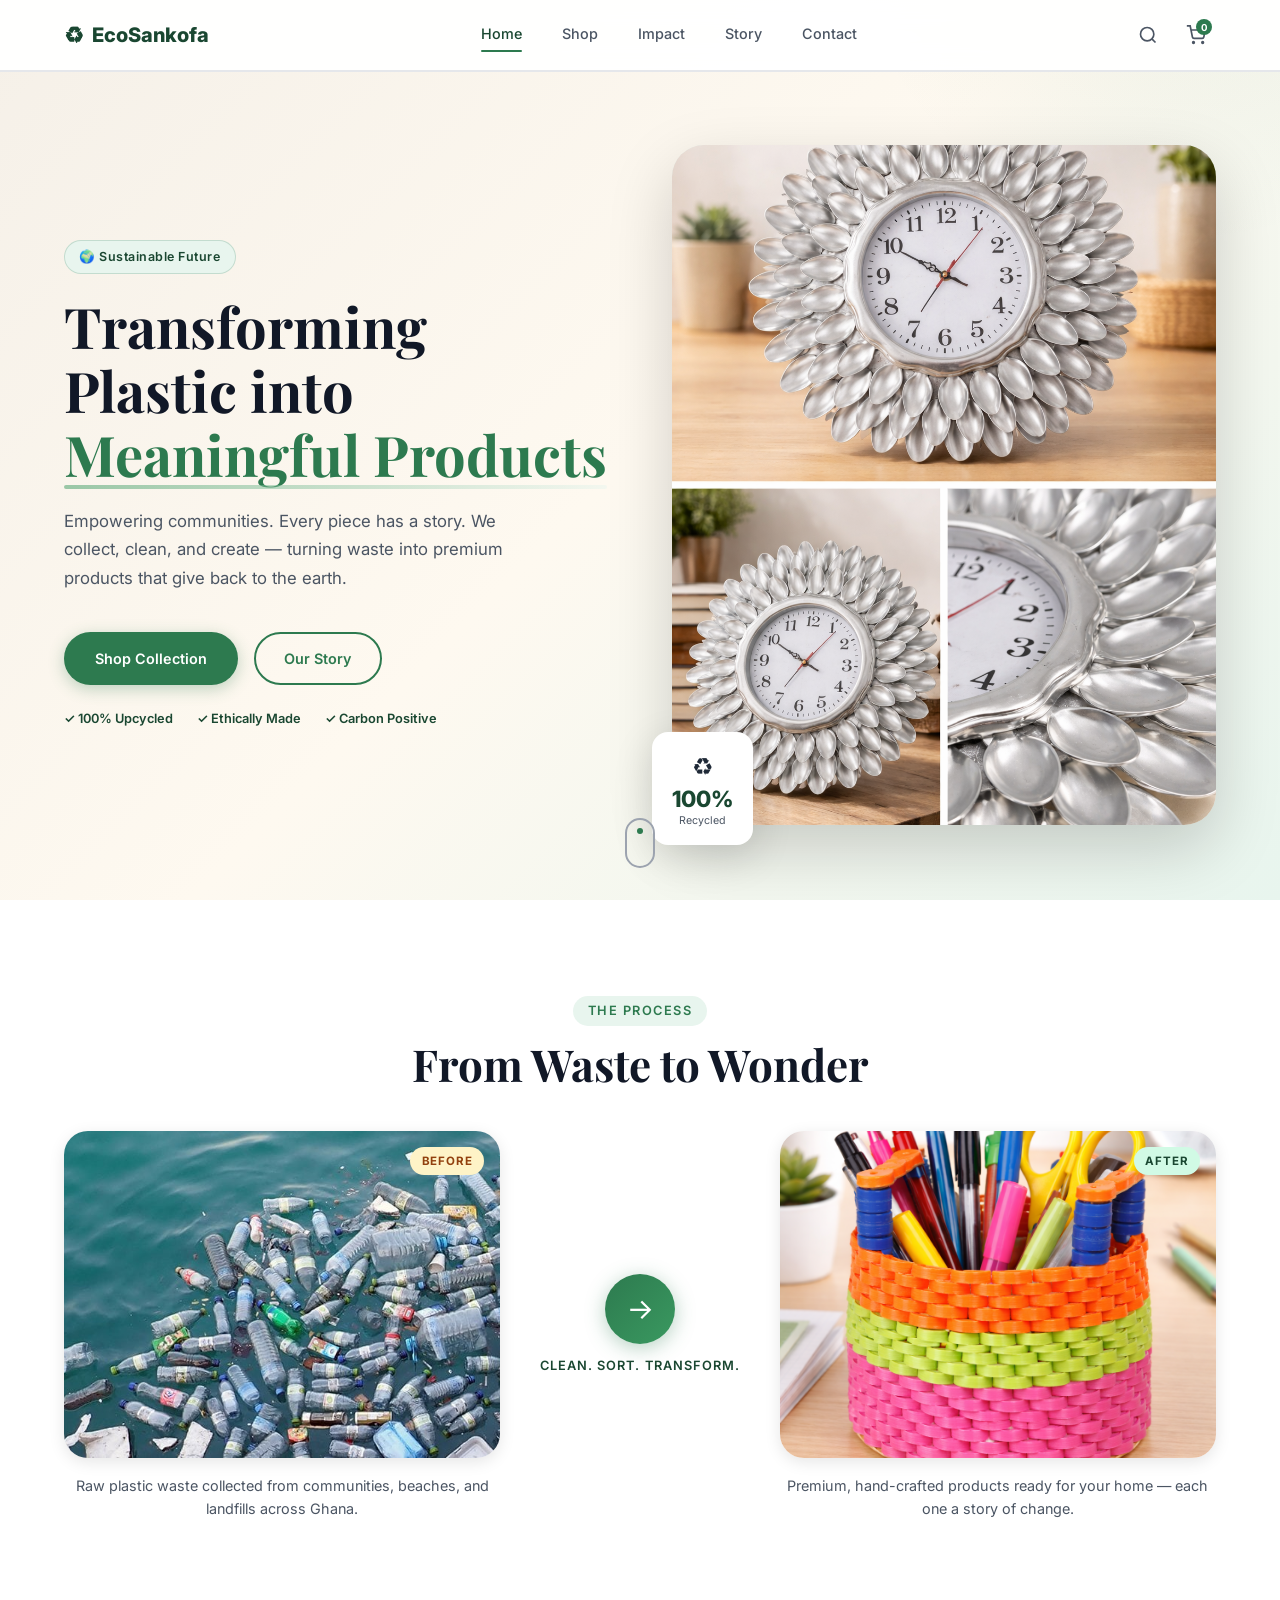
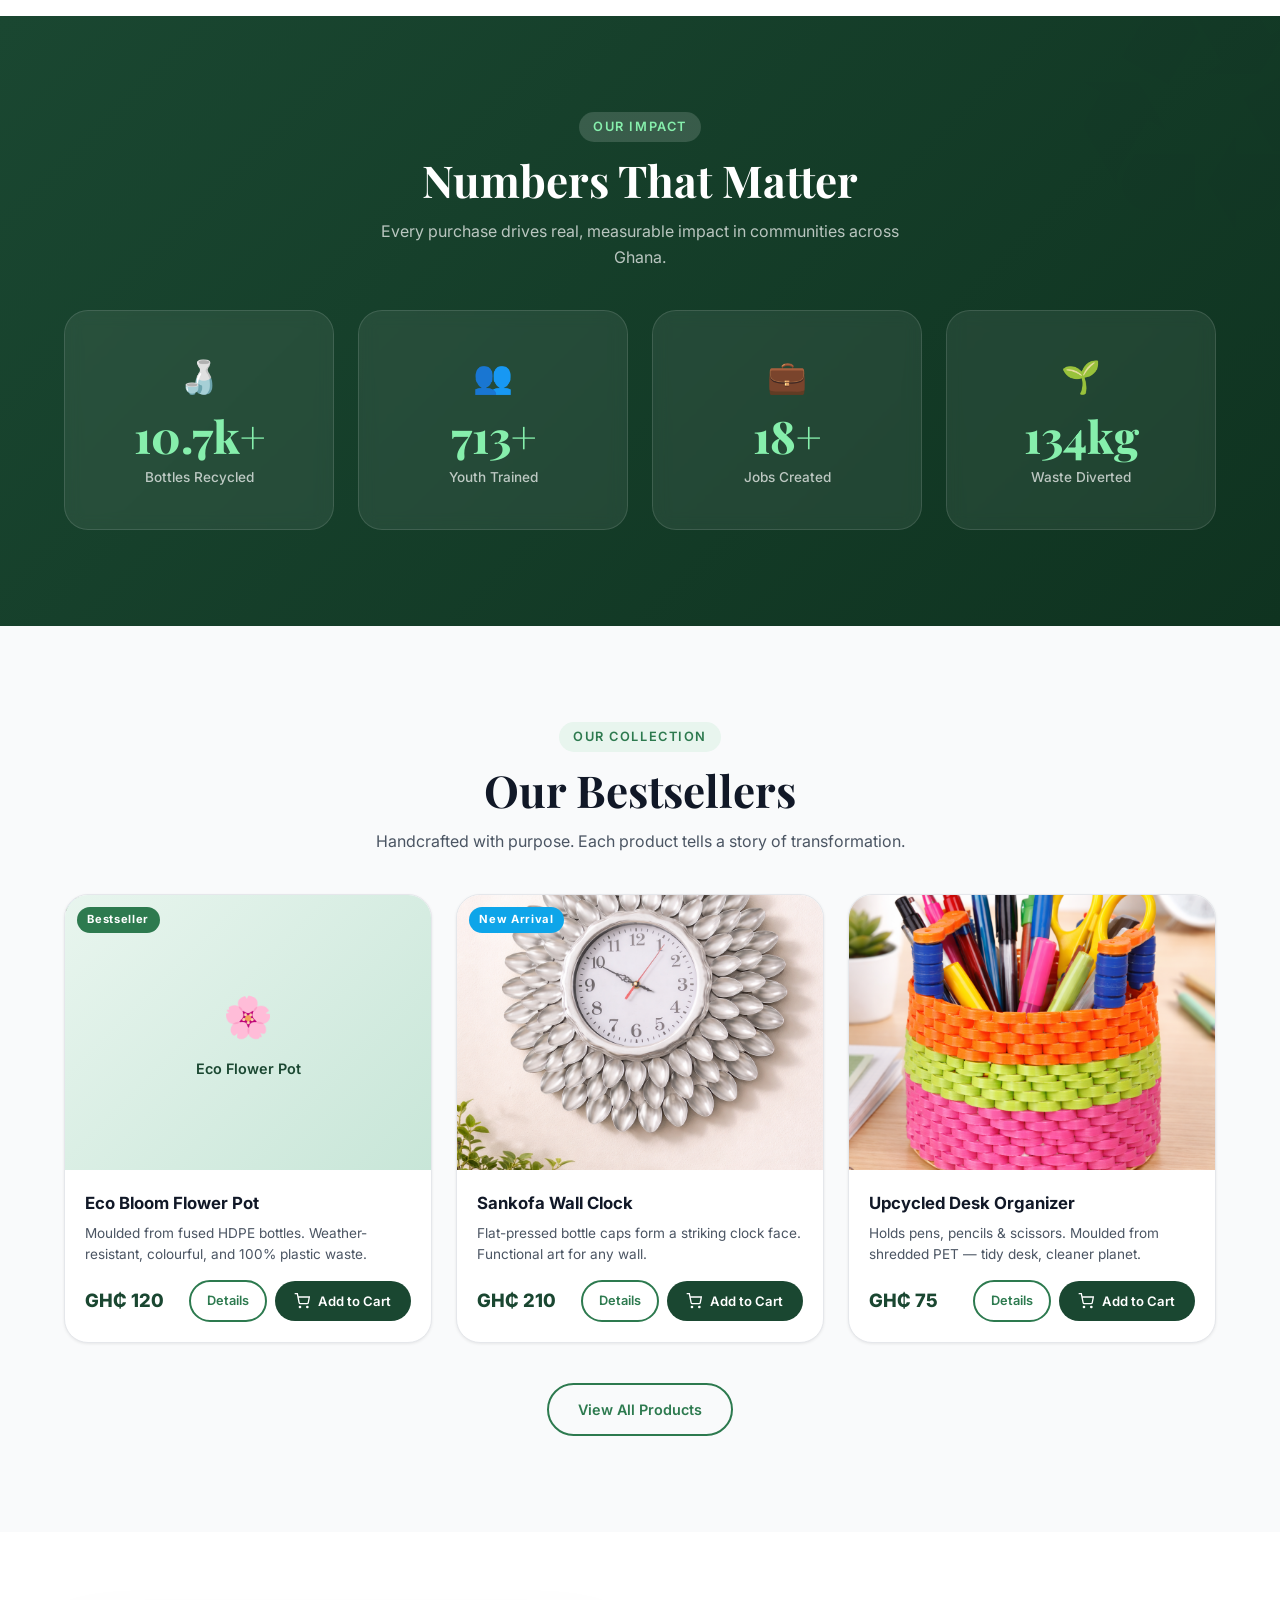
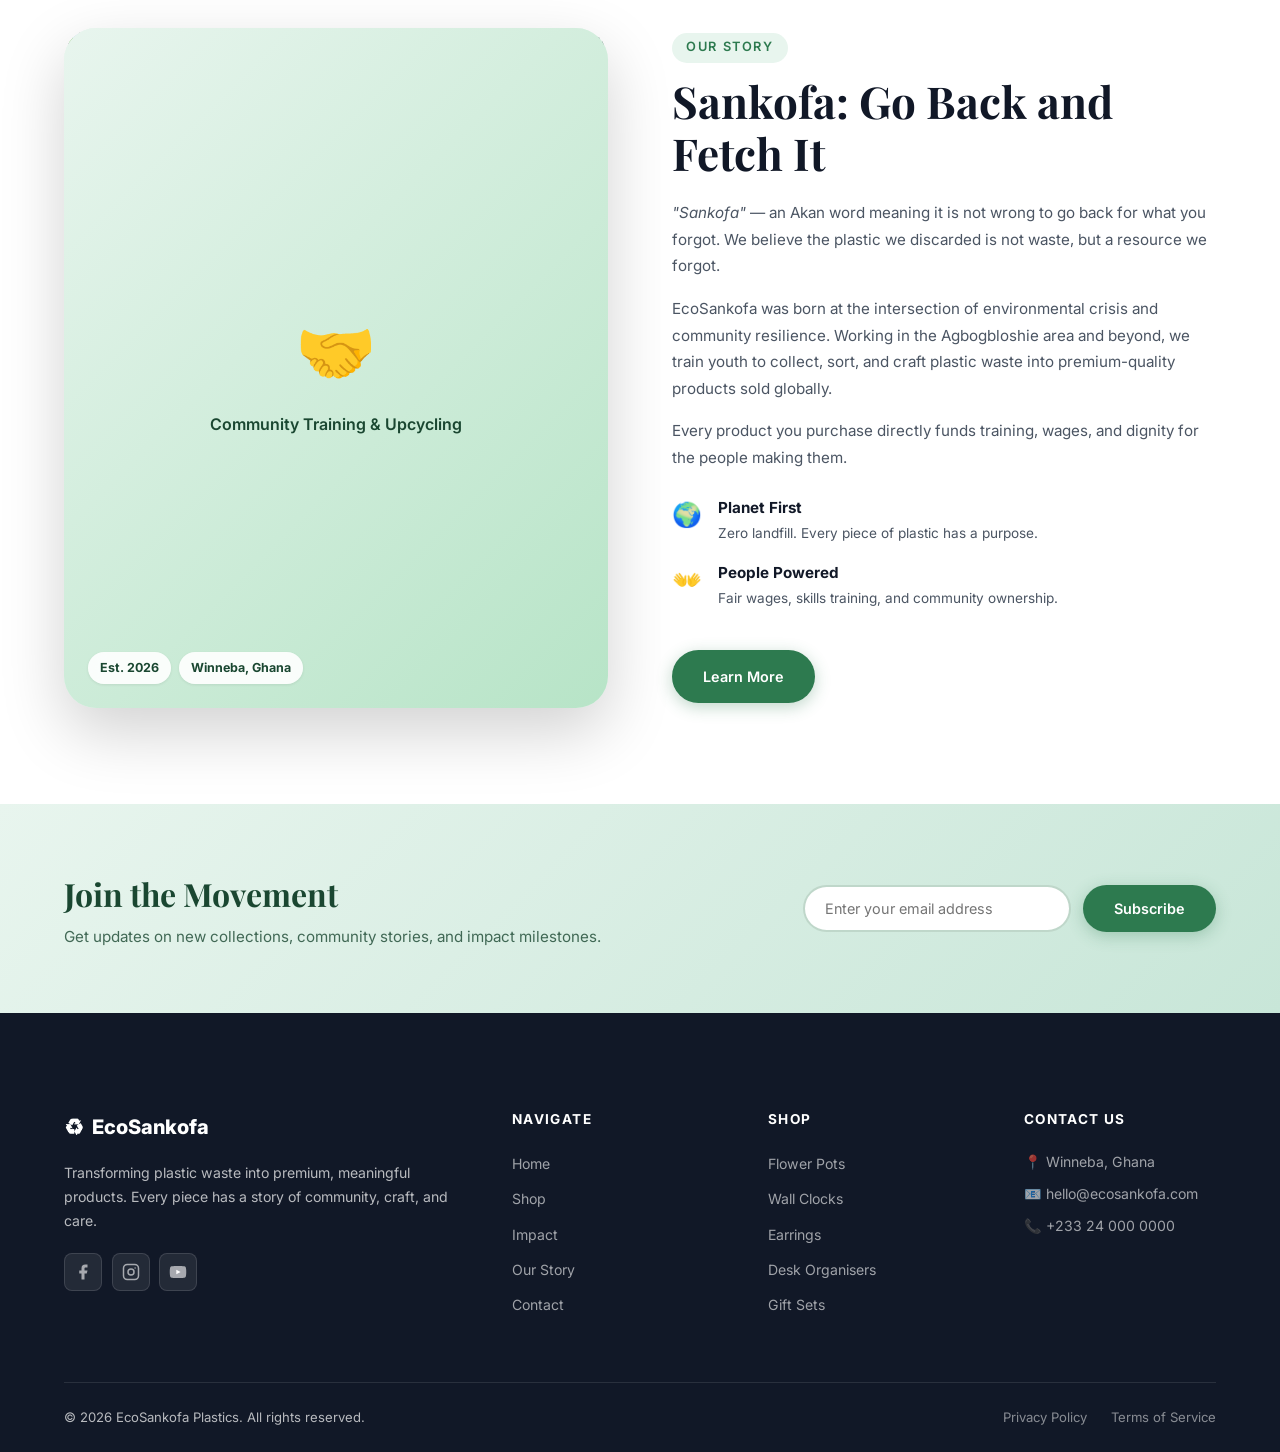
==== pages/index.html @ 45e3a059 "First commit" ====
<!doctype html>
<html lang="en">
  <head>
    <meta charset="UTF-8" />
    <meta name="viewport" content="width=device-width, initial-scale=1.0" />
    <meta
      name="description"
      content="EcoSankofa Plastics — Transforming plastic waste into premium, meaningful products."
    />
    <title>EcoSankofa | Waste-to-Value Upcycling</title>
    <link rel="preconnect" href="https://fonts.googleapis.com" />
    <link rel="preconnect" href="https://fonts.gstatic.com" crossorigin />
    <link
      href="https://fonts.googleapis.com/css2?family=Inter:wght@300;400;500;600;700;800&family=Playfair+Display:wght@700;800&display=swap"
      rel="stylesheet"
    />
    <link rel="stylesheet" href="styles.css" />
  </head>
  <body>
    <!-- NAVBAR -->
    <header class="navbar" id="navbar">
      <div class="nav-container">
        <a href="#home" class="nav-logo">
          <span class="logo-icon">♻</span>
          <span class="logo-text">EcoSankofa</span>
        </a>
        <nav class="nav-links" id="nav-links">
          <a href="#home" class="nav-link active">Home</a>
          <a href="shop.html" class="nav-link">Shop</a>
          <a href="#impact" class="nav-link">Impact</a>
          <a href="#story" class="nav-link">Story</a>
          <a href="#contact" class="nav-link">Contact</a>
        </nav>
        <div class="nav-icons">
          <button class="icon-btn" id="search-btn" aria-label="Search">
            <svg
              xmlns="http://www.w3.org/2000/svg"
              width="20"
              height="20"
              fill="none"
              viewBox="0 0 24 24"
              stroke="currentColor"
              stroke-width="2"
            >
              <circle cx="11" cy="11" r="8" />
              <line x1="21" y1="21" x2="16.65" y2="16.65" />
            </svg>
          </button>
          <button class="icon-btn cart-btn" id="cart-btn" aria-label="Cart">
            <svg
              xmlns="http://www.w3.org/2000/svg"
              width="20"
              height="20"
              fill="none"
              viewBox="0 0 24 24"
              stroke="currentColor"
              stroke-width="2"
            >
              <circle cx="9" cy="21" r="1" />
              <circle cx="20" cy="21" r="1" />
              <path
                d="M1 1h4l2.68 13.39a2 2 0 0 0 2 1.61h9.72a2 2 0 0 0 2-1.61L23 6H6"
              />
            </svg>
            <span class="cart-badge" id="cart-badge">0</span>
          </button>
          <button
            class="hamburger"
            id="hamburger"
            aria-label="Toggle menu"
            aria-expanded="false"
          >
            <span class="ham-line"></span>
            <span class="ham-line"></span>
            <span class="ham-line"></span>
          </button>
        </div>
      </div>
      <div class="mobile-menu" id="mobile-menu">
        <nav class="mobile-nav">
          <a href="#home" class="mobile-link">Home</a>
          <a href="shop.html" class="mobile-link">Shop</a>
          <a href="#impact" class="mobile-link">Impact</a>
          <a href="#story" class="mobile-link">Story</a>
          <a href="#contact" class="mobile-link">Contact</a>
        </nav>
      </div>
    </header>

    <!-- HERO SECTION -->
    <section id="home" class="hero">
      <div class="hero-container">
        <div class="hero-text animate-on-scroll">
          <span class="hero-badge">🌍 Sustainable Future</span>
          <h1 class="hero-headline">
            Transforming Plastic into
            <span class="highlight">Meaningful Products</span>
          </h1>
          <p class="hero-subtext">
            Empowering communities. Every piece has a story. We collect, clean,
            and create — turning waste into premium products that give back to
            the earth.
          </p>
          <div class="hero-cta-group">
            <a href="shop.html" class="btn btn-primary">Shop Collection</a>
            <a href="#story" class="btn btn-outline">Our Story</a>
          </div>
          <div class="hero-trust">
            <span class="trust-item">✓ 100% Upcycled</span>
            <span class="trust-item">✓ Ethically Made</span>
            <span class="trust-item">✓ Carbon Positive</span>
          </div>
        </div>
        <div class="hero-image-wrapper animate-on-scroll delay-1">
          <div class="hero-img-frame">
            <img
              src="./assests/clock/hero-clock.png"
              alt="Before and after plastic transformation — raw plastic waste transformed into a finished premium upcycled product"
              class="hero-img"
              loading="eager"
              onload="this.nextElementSibling.style.display = 'none'"
            />
            <div class="hero-img-placeholder">
              <span class="placeholder-icon">♻</span>
              <p>Plastic → Premium Product</p>
            </div>
          </div>
          <div class="hero-badge-float">
            <span>♻</span><strong>100%</strong><small>Recycled</small>
          </div>
        </div>
      </div>
      <div class="scroll-indicator"><div class="scroll-dot"></div></div>
    </section>

    <!-- BEFORE → AFTER SECTION -->
    <section id="transformation" class="transformation">
      <div class="section-container">
        <div class="section-header animate-on-scroll">
          <span class="section-tag">The Process</span>
          <h2 class="section-title">From Waste to Wonder</h2>
        </div>
        <div class="before-after-grid">
          <div class="before-card animate-on-scroll">
            <div class="ba-img-wrapper">
              <img
                src="./assests/Desk_Organizer/before.jpg"
                alt="Plastic waste collection — piles of discarded plastic bottles and bags awaiting transformation"
                class="ba-img"
                loading="lazy"
                onload="this.nextElementSibling.style.display='none'"
              />
              <div class="ba-img-placeholder before-placeholder">
                <span>🗑️</span>
                <p>Plastic Waste Collection</p>
              </div>
              <div class="ba-label before-label">BEFORE</div>
            </div>
            <p class="ba-desc">
              Raw plastic waste collected from communities, beaches, and
              landfills across Ghana.
            </p>
          </div>
          <div class="ba-center animate-on-scroll delay-1">
            <div class="ba-arrow-circle"><span class="ba-arrow">→</span></div>
            <p class="ba-center-text">Clean. Sort. Transform.</p>
          </div>
          <div class="after-card animate-on-scroll delay-2">
            <div class="ba-img-wrapper">
              <img
                src="./assests/Desk_Organizer/main-bucket.png"
                alt="Upcycled plastic product — a beautifully crafted lamp or accessory made from recycled plastic"
                class="ba-img"
                loading="lazy"
                onload="this.nextElementSibling.style.display='none'"
              />
              <div class="ba-img-placeholder after-placeholder">
                <span>✨</span>
                <p>Premium Upcycled Product</p>
              </div>
              <div class="ba-label after-label">AFTER</div>
            </div>
            <p class="ba-desc">
              Premium, hand-crafted products ready for your home — each one a
              story of change.
            </p>
          </div>
        </div>
      </div>
    </section>

    <!-- IMPACT STATS SECTION -->
    <section id="impact" class="impact-stats">
      <div class="section-container">
        <div class="section-header animate-on-scroll">
          <span class="section-tag">Our Impact</span>
          <h2 class="section-title">Numbers That Matter</h2>
          <p class="section-subtitle">
            Every purchase drives real, measurable impact in communities across
            Ghana.
          </p>
        </div>
        <div class="stats-grid">
          <div class="stat-card animate-on-scroll">
            <div class="stat-icon">🍶</div>
            <div class="stat-number" data-target="12000" data-suffix="+">0</div>
            <div class="stat-label">Bottles Recycled</div>
          </div>
          <div class="stat-card animate-on-scroll delay-1">
            <div class="stat-icon">👥</div>
            <div class="stat-number" data-target="800" data-suffix="+">0</div>
            <div class="stat-label">Youth Trained</div>
          </div>
          <div class="stat-card animate-on-scroll delay-2">
            <div class="stat-icon">💼</div>
            <div class="stat-number" data-target="20" data-suffix="+">0</div>
            <div class="stat-label">Jobs Created</div>
          </div>
          <div class="stat-card animate-on-scroll delay-3">
            <div class="stat-icon">🌱</div>
            <div class="stat-number" data-target="150" data-suffix="kg">0</div>
            <div class="stat-label">Waste Diverted</div>
          </div>
        </div>
      </div>
    </section>

    <!-- FEATURED PRODUCTS SECTION -->
    <section id="shop" class="products">
      <div class="section-container">
        <div class="section-header animate-on-scroll">
          <span class="section-tag">Our Collection</span>
          <h2 class="section-title">Our Bestsellers</h2>
          <p class="section-subtitle">
            Handcrafted with purpose. Each product tells a story of
            transformation.
          </p>
        </div>
        <div class="products-grid">
          <!-- Product 1: Flower Pot -->
          <article class="product-card animate-on-scroll">
            <div class="product-img-wrapper">
              <img
                src=""
                alt="Upcycled plastic flower pot — a colourful, durable planting pot shaped from fused HDPE plastic bottles"
                class="product-img"
                loading="lazy"
              />
              <div class="product-img-placeholder">
                <span>🌸</span>
                <p>Eco Flower Pot</p>
              </div>
              <div class="product-badge">Bestseller</div>
            </div>
            <div class="product-info">
              <h3 class="product-name">Eco Bloom Flower Pot</h3>
              <p class="product-desc">
                Moulded from fused HDPE bottles. Weather-resistant, colourful,
                and 100% plastic waste.
              </p>
              <div class="product-footer">
                <span class="product-price">GH&#8373; 120</span>
                <div class="product-action-row">
                  <a href="product.html?id=flower-pot" class="btn btn-details"
                    >Details</a
                  >
                  <button
                    class="btn btn-cart"
                    onclick="addToCart(this)"
                    data-name="Eco Bloom Flower Pot"
                    data-price="120"
                  >
                    <svg
                      xmlns="http://www.w3.org/2000/svg"
                      width="16"
                      height="16"
                      fill="none"
                      viewBox="0 0 24 24"
                      stroke="currentColor"
                      stroke-width="2"
                    >
                      <circle cx="9" cy="21" r="1" />
                      <circle cx="20" cy="21" r="1" />
                      <path
                        d="M1 1h4l2.68 13.39a2 2 0 0 0 2 1.61h9.72a2 2 0 0 0 2-1.61L23 6H6"
                      />
                    </svg>
                    Add to Cart
                  </button>
                </div>
              </div>
            </div>
          </article>
          <!-- Product 2: Wall Clock -->
          <article class="product-card animate-on-scroll delay-1">
            <div class="product-img-wrapper">
              <img
                src="./assests/clock/main-clock.png"
                alt="Recycled plastic wall clock — a minimalist round clock face made from flattened plastic lids and bottle caps"
                class="product-img"
                loading="lazy"
                onload="this.nextElementSibling.style.display='none'"
              />
              <div class="product-img-placeholder">
                <span>🕐</span>
                <p>Wall Clock</p>
              </div>
              <div class="product-badge new-badge">New Arrival</div>
            </div>
            <div class="product-info">
              <h3 class="product-name">Sankofa Wall Clock</h3>
              <p class="product-desc">
                Flat-pressed bottle caps form a striking clock face. Functional
                art for any wall.
              </p>
              <div class="product-footer">
                <span class="product-price">GH&#8373; 210</span>
                <div class="product-action-row">
                  <a href="product.html?id=clock" class="btn btn-details"
                    >Details</a
                  >
                  <button
                    class="btn btn-cart"
                    onclick="addToCart(this)"
                    data-name="Sankofa Wall Clock"
                    data-price="210"
                  >
                    <svg
                      xmlns="http://www.w3.org/2000/svg"
                      width="16"
                      height="16"
                      fill="none"
                      viewBox="0 0 24 24"
                      stroke="currentColor"
                      stroke-width="2"
                    >
                      <circle cx="9" cy="21" r="1" />
                      <circle cx="20" cy="21" r="1" />
                      <path
                        d="M1 1h4l2.68 13.39a2 2 0 0 0 2 1.61h9.72a2 2 0 0 0 2-1.61L23 6H6"
                      />
                    </svg>
                    Add to Cart
                  </button>
                </div>
              </div>
            </div>
          </article>
          <!-- Product 3: Mini Organizer -->
          <article class="product-card animate-on-scroll delay-2">
            <div class="product-img-wrapper">
              <img
                src="./assests/Desk_Organizer/main-bucket.png"
                alt="Recycled plastic mini desk organizer — a compact pen and pencil holder crafted from melted and moulded PET bottles"
                class="product-img"
                loading="lazy"
                onload="this.nextElementSibling.style.display='none'"
              />
              <div class="product-img-placeholder">
                <span>✏️</span>
                <p>Desk Organizer</p>
              </div>
            </div>
            <div class="product-info">
              <h3 class="product-name">Upcycled Desk Organizer</h3>
              <p class="product-desc">
                Holds pens, pencils & scissors. Moulded from shredded PET — tidy
                desk, cleaner planet.
              </p>
              <div class="product-footer">
                <span class="product-price">GH&#8373; 75</span>
                <div class="product-action-row">
                  <a href="product.html?id=organizer" class="btn btn-details"
                    >Details</a
                  >
                  <button
                    class="btn btn-cart"
                    onclick="addToCart(this)"
                    data-name="Upcycled Desk Organizer"
                    data-price="75"
                  >
                    <svg
                      xmlns="http://www.w3.org/2000/svg"
                      width="16"
                      height="16"
                      fill="none"
                      viewBox="0 0 24 24"
                      stroke="currentColor"
                      stroke-width="2"
                    >
                      <circle cx="9" cy="21" r="1" />
                      <circle cx="20" cy="21" r="1" />
                      <path
                        d="M1 1h4l2.68 13.39a2 2 0 0 0 2 1.61h9.72a2 2 0 0 0 2-1.61L23 6H6"
                      />
                    </svg>
                    Add to Cart
                  </button>
                </div>
              </div>
            </div>
          </article>
        </div>
        <div class="products-cta animate-on-scroll">
          <a href="shop.html" class="btn btn-outline">View All Products</a>
        </div>
      </div>
    </section>

    <!-- STORY / MISSION SECTION -->
    <section id="story" class="story">
      <div class="section-container">
        <div class="story-grid">
          <div class="story-img-wrapper animate-on-scroll">
            <img
              src=""
              alt="Community training and upcycling workshop — young people learning plastic sorting and crafting techniques"
              class="story-img"
              loading="lazy"
            />
            <div class="story-img-placeholder">
              <span>🤝</span>
              <p>Community Training &amp; Upcycling</p>
            </div>
            <div class="story-img-overlay">
              <span class="overlay-stat">Est. 2026</span>
              <span class="overlay-stat">Winneba, Ghana</span>
            </div>
          </div>
          <div class="story-text animate-on-scroll delay-1">
            <span class="section-tag">Our Story</span>
            <h2 class="section-title">Sankofa: Go Back and Fetch It</h2>
            <p class="story-body">
              <em>"Sankofa"</em> — an Akan word meaning it is not wrong to go
              back for what you forgot. We believe the plastic we discarded is
              not waste, but a resource we forgot.
            </p>
            <p class="story-body">
              EcoSankofa was born at the intersection of environmental crisis
              and community resilience. Working in the Agbogbloshie area and
              beyond, we train youth to collect, sort, and craft plastic waste
              into premium-quality products sold globally.
            </p>
            <p class="story-body">
              Every product you purchase directly funds training, wages, and
              dignity for the people making them.
            </p>
            <div class="story-values">
              <div class="value-item">
                <span class="value-icon">🌍</span>
                <div>
                  <strong>Planet First</strong>
                  <p>Zero landfill. Every piece of plastic has a purpose.</p>
                </div>
              </div>
              <div class="value-item">
                <span class="value-icon">👐</span>
                <div>
                  <strong>People Powered</strong>
                  <p>Fair wages, skills training, and community ownership.</p>
                </div>
              </div>
            </div>
            <a href="#impact" class="btn btn-primary">Learn More</a>
          </div>
        </div>
      </div>
    </section>

    <!-- CTA BANNER -->
    <section class="cta-banner animate-on-scroll">
      <div class="section-container">
        <div class="cta-banner-inner">
          <div class="cta-banner-text">
            <h2>Join the Movement</h2>
            <p>
              Get updates on new collections, community stories, and impact
              milestones.
            </p>
          </div>
          <form class="cta-form" id="newsletter-form" novalidate>
            <input
              type="email"
              class="cta-input"
              placeholder="Enter your email address"
              aria-label="Email address"
              required
            />
            <button type="submit" class="btn btn-primary">Subscribe</button>
          </form>
        </div>
      </div>
    </section>

    <!-- FOOTER -->
    <footer id="contact" class="footer">
      <div class="section-container">
        <div class="footer-grid">
          <div class="footer-brand">
            <a href="#home" class="nav-logo footer-logo">
              <span class="logo-icon">♻</span>
              <span class="logo-text">EcoSankofa</span>
            </a>
            <p class="footer-desc">
              Transforming plastic waste into premium, meaningful products.
              Every piece has a story of community, craft, and care.
            </p>
            <div class="social-icons">
              <a href="#" class="social-btn" aria-label="Facebook">
                <svg
                  xmlns="http://www.w3.org/2000/svg"
                  width="18"
                  height="18"
                  viewBox="0 0 24 24"
                  fill="currentColor"
                >
                  <path
                    d="M18 2h-3a5 5 0 0 0-5 5v3H7v4h3v8h4v-8h3l1-4h-4V7a1 1 0 0 1 1-1h3z"
                  />
                </svg>
              </a>
              <a href="#" class="social-btn" aria-label="Instagram">
                <svg
                  xmlns="http://www.w3.org/2000/svg"
                  width="18"
                  height="18"
                  viewBox="0 0 24 24"
                  fill="none"
                  stroke="currentColor"
                  stroke-width="2"
                >
                  <rect x="2" y="2" width="20" height="20" rx="5" ry="5" />
                  <circle cx="12" cy="12" r="4" />
                  <circle
                    cx="17.5"
                    cy="6.5"
                    r="1"
                    fill="currentColor"
                    stroke="none"
                  />
                </svg>
              </a>
              <a href="#" class="social-btn" aria-label="YouTube">
                <svg
                  xmlns="http://www.w3.org/2000/svg"
                  width="18"
                  height="18"
                  viewBox="0 0 24 24"
                  fill="currentColor"
                >
                  <path
                    d="M22.54 6.42a2.78 2.78 0 0 0-1.95-1.96C18.88 4 12 4 12 4s-6.88 0-8.59.46a2.78 2.78 0 0 0-1.95 1.96A29 29 0 0 0 1 12a29 29 0 0 0 .46 5.58A2.78 2.78 0 0 0 3.41 19.54C5.12 20 12 20 12 20s6.88 0 8.59-.46a2.78 2.78 0 0 0 1.95-1.96A29 29 0 0 0 23 12a29 29 0 0 0-.46-5.58z"
                  />
                  <polygon
                    points="9.75 15.02 15.5 12 9.75 8.98 9.75 15.02"
                    fill="white"
                  />
                </svg>
              </a>
            </div>
          </div>
          <div class="footer-col">
            <h4 class="footer-col-title">Navigate</h4>
            <ul class="footer-links">
              <li><a href="#home">Home</a></li>
              <li><a href="#shop">Shop</a></li>
              <li><a href="#impact">Impact</a></li>
              <li><a href="#story">Our Story</a></li>
              <li><a href="#contact">Contact</a></li>
            </ul>
          </div>
          <div class="footer-col">
            <h4 class="footer-col-title">Shop</h4>
            <ul class="footer-links">
              <li><a href="shop.html">Flower Pots</a></li>
              <li><a href="shop.html">Wall Clocks</a></li>
              <li><a href="shop.html">Earrings</a></li>
              <li><a href="shop.html">Desk Organisers</a></li>
              <li><a href="shop.html">Gift Sets</a></li>
            </ul>
          </div>
          <div class="footer-col">
            <h4 class="footer-col-title">Contact Us</h4>
            <ul class="footer-links footer-contact">
              <li>📍 Winneba, Ghana</li>
              <li>📧 hello@ecosankofa.com</li>
              <li>📞 +233 24 000 0000</li>
            </ul>
          </div>
        </div>
        <div class="footer-bottom">
          <p>&copy; 2026 EcoSankofa Plastics. All rights reserved.</p>
          <div class="footer-bottom-links">
            <a href="#">Privacy Policy</a>
            <a href="#">Terms of Service</a>
          </div>
        </div>
      </div>
    </footer>

    <!-- Toast Notification -->
    <div class="toast" id="toast" role="alert" aria-live="polite"></div>

    <script src="script.js"></script>
  </body>
</html>
---- pages/styles.css ----
/* ============================================================
   EcoSankofa Plastics — styles.css
   Design System: Clean, Modern, Minimal 🌿
   ============================================================ */

/* ---- CSS Custom Properties (Design Tokens) ---- */
:root {
  /* Colors */
  --clr-green-dark: #1a4731;
  --clr-green:      #2d7a4f;
  --clr-green-mid:  #3a9960;
  --clr-green-light:#e8f5ee;
  --clr-earth:      #8b5e3c;
  --clr-sand:       #f5f0e8;
  --clr-white:      #ffffff;
  --clr-grey-50:    #f9fafb;
  --clr-grey-100:   #f3f4f6;
  --clr-grey-200:   #e5e7eb;
  --clr-grey-400:   #9ca3af;
  --clr-grey-600:   #4b5563;
  --clr-grey-800:   #1f2937;
  --clr-grey-900:   #111827;
  --clr-before:     #fff3cd;
  --clr-after:      #d1fae5;
  --clr-badge-new:  #0ea5e9;

  /* Typography */
  --font-body:      'Inter', sans-serif;
  --font-display:   'Playfair Display', serif;

  /* Spacing */
  --space-xs:  0.5rem;
  --space-sm:  1rem;
  --space-md:  1.5rem;
  --space-lg:  2.5rem;
  --space-xl:  4rem;
  --space-2xl: 6rem;

  /* Shadows */
  --shadow-sm:  0 1px 3px rgba(0,0,0,0.08);
  --shadow-md:  0 4px 16px rgba(0,0,0,0.10);
  --shadow-lg:  0 12px 40px rgba(0,0,0,0.14);
  --shadow-xl:  0 24px 64px rgba(0,0,0,0.18);

  /* Border Radius */
  --radius-sm:  0.5rem;
  --radius-md:  1rem;
  --radius-lg:  1.5rem;
  --radius-xl:  2rem;
  --radius-full: 999px;

  /* Transitions */
  --transition-fast:   all 0.2s ease;
  --transition-base:   all 0.3s ease;
  --transition-slow:   all 0.5s ease;

  /* Navbar height */
  --nav-h: 70px;
}

/* ---- Reset & Base ---- */
*, *::before, *::after { box-sizing: border-box; margin: 0; padding: 0; }
html { scroll-behavior: smooth; font-size: 16px; }
body {
  font-family: var(--font-body);
  color: var(--clr-grey-800);
  background: var(--clr-white);
  line-height: 1.6;
  -webkit-font-smoothing: antialiased;
}
img { display: block; width: 100%; height: 100%; object-fit: cover; }
a { text-decoration: none; color: inherit; }
ul { list-style: none; }
button { cursor: pointer; border: none; background: none; font-family: inherit; }

/* ---- Section Container ---- */
.section-container {
  max-width: 1200px;
  margin: 0 auto;
  padding: 0 var(--space-md);
}

/* ---- Section Header ---- */
.section-header { text-align: center; margin-bottom: var(--space-lg); }
.section-tag {
  display: inline-block;
  font-size: 0.8rem;
  font-weight: 600;
  letter-spacing: 0.12em;
  text-transform: uppercase;
  color: var(--clr-green);
  background: var(--clr-green-light);
  padding: 0.3rem 0.9rem;
  border-radius: var(--radius-full);
  margin-bottom: 0.75rem;
}
.section-title {
  font-family: var(--font-display);
  font-size: clamp(1.75rem, 4vw, 2.75rem);
  color: var(--clr-grey-900);
  line-height: 1.2;
  margin-bottom: 0.75rem;
}
.section-subtitle {
  font-size: 1rem;
  color: var(--clr-grey-600);
  max-width: 560px;
  margin: 0 auto;
}

/* ---- Buttons ---- */
.btn {
  display: inline-flex;
  align-items: center;
  gap: 0.5rem;
  font-family: var(--font-body);
  font-size: 0.9rem;
  font-weight: 600;
  padding: 0.8rem 1.8rem;
  border-radius: var(--radius-full);
  border: 2px solid transparent;
  transition: var(--transition-base);
  cursor: pointer;
  white-space: nowrap;
}
.btn-primary {
  background: var(--clr-green);
  color: var(--clr-white);
  box-shadow: 0 4px 16px rgba(45,122,79,0.3);
}
.btn-primary:hover {
  background: var(--clr-green-dark);
  transform: translateY(-2px);
  box-shadow: 0 8px 24px rgba(45,122,79,0.4);
}
.btn-outline {
  background: transparent;
  color: var(--clr-green);
  border-color: var(--clr-green);
}
.btn-outline:hover {
  background: var(--clr-green);
  color: var(--clr-white);
  transform: translateY(-2px);
}
.btn-cart {
  background: var(--clr-green-dark);
  color: var(--clr-white);
  font-size: 0.82rem;
  padding: 0.6rem 1.1rem;
  border-radius: var(--radius-full);
  border: 2px solid transparent;
}
.btn-cart:hover {
  background: var(--clr-green);
  transform: translateY(-2px);
  box-shadow: var(--shadow-md);
}

/* ====================================================
   NAVBAR
   ==================================================== */
.navbar {
  position: fixed;
  top: 0; left: 0; right: 0;
  z-index: 1000;
  background: rgba(255,255,255,0.95);
  backdrop-filter: blur(12px);
  -webkit-backdrop-filter: blur(12px);
  border-bottom: 1px solid var(--clr-grey-200);
  transition: var(--transition-base);
}
.navbar.scrolled {
  box-shadow: var(--shadow-md);
  background: rgba(255,255,255,0.98);
}
.nav-container {
  max-width: 1200px;
  margin: 0 auto;
  padding: 0 var(--space-md);
  height: var(--nav-h);
  display: flex;
  align-items: center;
  justify-content: space-between;
  gap: var(--space-md);
}
.nav-logo {
  display: flex;
  align-items: center;
  gap: 0.5rem;
  font-weight: 800;
  font-size: 1.25rem;
  color: var(--clr-green-dark);
  flex-shrink: 0;
}
.logo-icon { font-size: 1.4rem; animation: spin-slow 8s linear infinite; }
@keyframes spin-slow { to { transform: rotate(360deg); } }
.nav-links {
  display: flex;
  align-items: center;
  gap: var(--space-lg);
}
.nav-link {
  font-size: 0.9rem;
  font-weight: 500;
  color: var(--clr-grey-600);
  position: relative;
  padding-bottom: 2px;
  transition: var(--transition-fast);
}
.nav-link::after {
  content: '';
  position: absolute;
  bottom: -4px; left: 0;
  width: 0; height: 2px;
  background: var(--clr-green);
  border-radius: var(--radius-full);
  transition: var(--transition-base);
}
.nav-link:hover, .nav-link.active { color: var(--clr-green-dark); }
.nav-link:hover::after, .nav-link.active::after { width: 100%; }

/* Nav Icons */
.nav-icons { display: flex; align-items: center; gap: 0.5rem; }
.icon-btn {
  width: 40px; height: 40px;
  border-radius: var(--radius-sm);
  display: flex; align-items: center; justify-content: center;
  color: var(--clr-grey-600);
  transition: var(--transition-fast);
  position: relative;
}
.icon-btn:hover { background: var(--clr-grey-100); color: var(--clr-green-dark); }
.cart-badge {
  position: absolute;
  top: 4px; right: 4px;
  background: var(--clr-green);
  color: white;
  font-size: 0.6rem;
  font-weight: 700;
  width: 16px; height: 16px;
  border-radius: 50%;
  display: flex; align-items: center; justify-content: center;
  transition: var(--transition-fast);
}

/* Hamburger */
.hamburger { display: none; flex-direction: column; gap: 5px; padding: 4px; border-radius: var(--radius-sm); transition: var(--transition-fast); }
.hamburger:hover { background: var(--clr-grey-100); }
.ham-line {
  width: 22px; height: 2px;
  background: var(--clr-grey-800);
  border-radius: 2px;
  transition: var(--transition-base);
}
.hamburger.open .ham-line:nth-child(1) { transform: translateY(7px) rotate(45deg); }
.hamburger.open .ham-line:nth-child(2) { opacity: 0; transform: scaleX(0); }
.hamburger.open .ham-line:nth-child(3) { transform: translateY(-7px) rotate(-45deg); }

/* Mobile Menu */
.mobile-menu {
  overflow: hidden;
  max-height: 0;
  transition: max-height 0.4s cubic-bezier(0.4,0,0.2,1);
  background: var(--clr-white);
  border-top: 1px solid var(--clr-grey-200);
}
.mobile-menu.open { max-height: 400px; }
.mobile-nav {
  display: flex; flex-direction: column;
  padding: var(--space-sm) var(--space-md) var(--space-md);
  gap: 0.25rem;
}
.mobile-link {
  font-size: 1rem;
  font-weight: 500;
  color: var(--clr-grey-600);
  padding: 0.6rem 0.5rem;
  border-radius: var(--radius-sm);
  transition: var(--transition-fast);
}
.mobile-link:hover { color: var(--clr-green-dark); background: var(--clr-green-light); padding-left: 1rem; }

/* ====================================================
   HERO SECTION
   ==================================================== */
.hero {
  min-height: 100vh;
  display: flex;
  flex-direction: column;
  justify-content: center;
  padding-top: var(--nav-h);
  background: linear-gradient(135deg, var(--clr-sand) 0%, #fef9f0 50%, var(--clr-green-light) 100%);
  position: relative;
  overflow: hidden;
}
.hero::before {
  content: '';
  position: absolute;
  top: -50%; right: -20%;
  width: 700px; height: 700px;
  background: radial-gradient(circle, rgba(45,122,79,0.07) 0%, transparent 70%);
  border-radius: 50%;
}
.hero-container {
  max-width: 1200px;
  margin: 0 auto;
  padding: var(--space-xl) var(--space-md);
  display: grid;
  grid-template-columns: 1fr 1fr;
  align-items: center;
  gap: var(--space-xl);
}
.hero-badge {
  display: inline-flex;
  align-items: center;
  gap: 0.4rem;
  font-size: 0.78rem;
  font-weight: 600;
  color: var(--clr-green-dark);
  background: var(--clr-green-light);
  border: 1px solid rgba(45,122,79,0.2);
  padding: 0.35rem 0.9rem;
  border-radius: var(--radius-full);
  margin-bottom: 1.25rem;
  letter-spacing: 0.04em;
}
.hero-headline {
  font-family: var(--font-display);
  font-size: clamp(2rem, 5vw, 3.5rem);
  color: var(--clr-grey-900);
  line-height: 1.15;
  margin-bottom: 1.25rem;
}
.highlight {
  color: var(--clr-green);
  position: relative;
}
.highlight::after {
  content: '';
  position: absolute;
  bottom: 2px; left: 0; right: 0;
  height: 4px;
  background: linear-gradient(90deg, var(--clr-green-mid), var(--clr-green-light));
  border-radius: 2px;
  opacity: 0.5;
}
.hero-subtext {
  font-size: 1.05rem;
  color: var(--clr-grey-600);
  line-height: 1.7;
  margin-bottom: var(--space-lg);
  max-width: 480px;
}
.hero-cta-group { display: flex; gap: 1rem; flex-wrap: wrap; margin-bottom: var(--space-md); }
.hero-trust { display: flex; gap: 1.5rem; flex-wrap: wrap; }
.trust-item {
  font-size: 0.8rem;
  font-weight: 600;
  color: var(--clr-green-dark);
  display: flex; align-items: center; gap: 0.3rem;
}

/* Hero Image */
.hero-image-wrapper { position: relative; }
.hero-img-frame {
  border-radius: var(--radius-xl);
  overflow: hidden;
  aspect-ratio: 4 / 5;
  background: var(--clr-green-light);
  box-shadow: var(--shadow-xl);
  position: relative;
}
.hero-img { width: 100%; height: 100%; }
.hero-img-placeholder {
  position: absolute;
  inset: 0;
  display: flex;
  flex-direction: column;
  align-items: center;
  justify-content: center;
  background: linear-gradient(135deg, var(--clr-green-light), #c8e6d8);
  gap: 0.75rem;
  color: var(--clr-green-dark);
}
.placeholder-icon { font-size: 4rem; animation: float 3s ease-in-out infinite; }
@keyframes float { 0%,100%{transform:translateY(0)} 50%{transform:translateY(-10px)} }
.hero-img-placeholder p { font-weight: 600; font-size: 0.95rem; }

.hero-badge-float {
  position: absolute;
  bottom: -20px; left: -20px;
  background: var(--clr-white);
  border-radius: var(--radius-md);
  padding: 1rem 1.25rem;
  display: flex;
  flex-direction: column;
  align-items: center;
  box-shadow: var(--shadow-lg);
  font-size: 0.8rem;
  gap: 0.1rem;
}
.hero-badge-float span { font-size: 1.5rem; }
.hero-badge-float strong { font-size: 1.4rem; font-weight: 800; color: var(--clr-green-dark); line-height: 1; }
.hero-badge-float small { color: var(--clr-grey-600); }

/* Scroll indicator */
.scroll-indicator {
  position: absolute;
  bottom: 2rem; left: 50%;
  transform: translateX(-50%);
  width: 30px; height: 50px;
  border: 2px solid var(--clr-grey-400);
  border-radius: 15px;
  display: flex; justify-content: center; padding-top: 8px;
}
.scroll-dot {
  width: 6px; height: 6px;
  background: var(--clr-green);
  border-radius: 50%;
  animation: scroll-bounce 2s ease infinite;
}
@keyframes scroll-bounce {
  0%,100% { transform: translateY(0); opacity: 1; }
  50% { transform: translateY(14px); opacity: 0.3; }
}

/* ====================================================
   BEFORE → AFTER SECTION
   ==================================================== */
.transformation {
  padding: var(--space-2xl) 0;
  background: var(--clr-white);
}
.before-after-grid {
  display: grid;
  grid-template-columns: 1fr auto 1fr;
  align-items: center;
  gap: var(--space-lg);
}
.before-card, .after-card { text-align: center; }
.ba-img-wrapper {
  position: relative;
  border-radius: var(--radius-lg);
  overflow: hidden;
  aspect-ratio: 4/3;
  margin-bottom: 1rem;
  box-shadow: var(--shadow-md);
  transition: var(--transition-base);
}
.ba-img-wrapper:hover { transform: translateY(-4px); box-shadow: var(--shadow-lg); }
.ba-img-wrapper:hover .ba-img { transform: scale(1.05); }
.ba-img { transition: transform 0.5s ease; }
.ba-img-placeholder {
  position: absolute; inset: 0;
  display: flex; flex-direction: column;
  align-items: center; justify-content: center;
  gap: 0.5rem; font-weight: 600; font-size: 0.9rem;
}
.before-placeholder { background: linear-gradient(135deg, #fff3cd, #fde68a); color: #92400e; }
.after-placeholder { background: linear-gradient(135deg, #d1fae5, #6ee7b7); color: var(--clr-green-dark); }
.before-placeholder span, .after-placeholder span { font-size: 2.5rem; }
.ba-label {
  position: absolute; top: 1rem; right: 1rem;
  font-size: 0.72rem; font-weight: 700;
  padding: 0.3rem 0.7rem;
  border-radius: var(--radius-full);
  letter-spacing: 0.08em;
}
.before-label { background: #fef3c7; color: #92400e; }
.after-label { background: #d1fae5; color: var(--clr-green-dark); }
.ba-desc { color: var(--clr-grey-600); font-size: 0.9rem; }

.ba-center { text-align: center; }
.ba-arrow-circle {
  width: 70px; height: 70px;
  border-radius: 50%;
  background: linear-gradient(135deg, var(--clr-green), var(--clr-green-mid));
  display: flex; align-items: center; justify-content: center;
  margin: 0 auto 0.75rem;
  box-shadow: 0 4px 20px rgba(45,122,79,0.35);
  animation: pulse 2.5s ease-in-out infinite;
}
@keyframes pulse { 0%,100%{box-shadow:0 4px 20px rgba(45,122,79,0.35)} 50%{box-shadow:0 4px 32px rgba(45,122,79,0.55)} }
.ba-arrow { font-size: 1.8rem; color: white; }
.ba-center-text { font-size: 0.8rem; font-weight: 600; color: var(--clr-green-dark); text-transform: uppercase; letter-spacing: 0.08em; }

/* ====================================================
   IMPACT STATS SECTION
   ==================================================== */
.impact-stats {
  padding: var(--space-2xl) 0;
  background: linear-gradient(135deg, var(--clr-green-dark) 0%, #0f3320 100%);
  position: relative;
  overflow: hidden;
}
.impact-stats::before {
  content: '♻';
  position: absolute;
  font-size: 20rem;
  opacity: 0.04;
  top: -4rem; right: -4rem;
  line-height: 1;
  pointer-events: none;
}
.impact-stats .section-tag { background: rgba(255,255,255,0.15); color: #86efac; }
.impact-stats .section-title { color: var(--clr-white); }
.impact-stats .section-subtitle { color: rgba(255,255,255,0.7); }
.stats-grid {
  display: grid;
  grid-template-columns: repeat(4, 1fr);
  gap: var(--space-md);
}
.stat-card {
  text-align: center;
  padding: var(--space-lg) var(--space-md);
  background: rgba(255,255,255,0.07);
  border: 1px solid rgba(255,255,255,0.12);
  border-radius: var(--radius-lg);
  backdrop-filter: blur(8px);
  transition: var(--transition-base);
}
.stat-card:hover {
  background: rgba(255,255,255,0.13);
  transform: translateY(-4px);
}
.stat-icon { font-size: 2rem; margin-bottom: 0.75rem; }
.stat-number {
  font-family: var(--font-display);
  font-size: clamp(2rem, 4vw, 2.8rem);
  font-weight: 800;
  color: #86efac;
  line-height: 1;
  margin-bottom: 0.5rem;
}
.stat-label { font-size: 0.85rem; color: rgba(255,255,255,0.7); font-weight: 500; }

/* ====================================================
   PRODUCTS SECTION
   ==================================================== */
.products {
  padding: var(--space-2xl) 0;
  background: var(--clr-grey-50);
}
.products-grid {
  display: grid;
  grid-template-columns: repeat(3, 1fr);
  gap: var(--space-md);
  margin-bottom: var(--space-lg);
}
.product-card {
  background: var(--clr-white);
  border-radius: var(--radius-lg);
  overflow: hidden;
  box-shadow: var(--shadow-sm);
  border: 1px solid var(--clr-grey-200);
  transition: var(--transition-base);
}
.product-card:hover {
  transform: translateY(-6px);
  box-shadow: var(--shadow-lg);
}
.product-img-wrapper {
  position: relative;
  aspect-ratio: 4/3;
  overflow: hidden;
  background: var(--clr-grey-100);
}
.product-img { transition: transform 0.5s ease; }
.product-img-wrapper:hover .product-img { transform: scale(1.06); }
.product-img-placeholder {
  position: absolute; inset: 0;
  display: flex; flex-direction: column;
  align-items: center; justify-content: center;
  background: linear-gradient(135deg, var(--clr-green-light), #c8e6d8);
  gap: 0.5rem; color: var(--clr-green-dark);
  font-weight: 600; font-size: 0.9rem;
}
.product-img-placeholder span { font-size: 2.5rem; }
.product-badge {
  position: absolute; top: 0.75rem; left: 0.75rem;
  font-size: 0.7rem; font-weight: 700;
  background: var(--clr-green); color: white;
  padding: 0.25rem 0.65rem; border-radius: var(--radius-full);
  letter-spacing: 0.06em;
}
.new-badge { background: var(--clr-badge-new); }
.product-info { padding: 1.25rem; }
.product-name {
  font-weight: 700;
  font-size: 1.05rem;
  color: var(--clr-grey-900);
  margin-bottom: 0.4rem;
}
.product-desc { font-size: 0.85rem; color: var(--clr-grey-600); margin-bottom: 1rem; line-height: 1.5; }
.product-footer { display: flex; justify-content: space-between; align-items: center; gap: 0.5rem; }
.product-price {
  font-size: 1.15rem;
  font-weight: 800;
  color: var(--clr-green-dark);
}
.products-cta { text-align: center; }

/* ====================================================
   STORY SECTION
   ==================================================== */
.story {
  padding: var(--space-2xl) 0;
  background: var(--clr-white);
}
.story-grid {
  display: grid;
  grid-template-columns: 1fr 1fr;
  gap: var(--space-xl);
  align-items: center;
}
.story-img-wrapper {
  position: relative;
  border-radius: var(--radius-xl);
  overflow: hidden;
  aspect-ratio: 4/5;
  box-shadow: var(--shadow-xl);
  background: var(--clr-green-light);
}
.story-img-placeholder {
  position: absolute; inset: 0;
  display: flex; flex-direction: column;
  align-items: center; justify-content: center;
  background: linear-gradient(135deg, #e8f5ee, #b7e4c7);
  gap: 0.75rem; color: var(--clr-green-dark);
  font-weight: 600;
}
.story-img-placeholder span { font-size: 4rem; }
.story-img-overlay {
  position: absolute;
  bottom: 1.5rem; left: 1.5rem;
  display: flex; gap: 0.5rem;
}
.overlay-stat {
  background: rgba(255,255,255,0.9);
  backdrop-filter: blur(8px);
  font-size: 0.78rem; font-weight: 700;
  color: var(--clr-green-dark);
  padding: 0.35rem 0.75rem;
  border-radius: var(--radius-full);
  box-shadow: var(--shadow-sm);
}

.story-text .section-tag { display: inline-block; margin-bottom: 0.75rem; }
.story-text .section-title { text-align: left; margin-bottom: 1.25rem; }
.story-body { font-size: 0.95rem; color: var(--clr-grey-600); line-height: 1.75; margin-bottom: 1rem; }
.story-values { display: flex; flex-direction: column; gap: 1rem; margin: var(--space-md) 0 var(--space-lg); }
.value-item { display: flex; gap: 1rem; align-items: flex-start; }
.value-icon { font-size: 1.5rem; flex-shrink: 0; }
.value-item strong { display: block; font-size: 0.95rem; color: var(--clr-grey-900); margin-bottom: 0.2rem; }
.value-item p { font-size: 0.85rem; color: var(--clr-grey-600); }

/* ====================================================
   CTA BANNER
   ==================================================== */
.cta-banner {
  padding: var(--space-xl) 0;
  background: linear-gradient(135deg, var(--clr-green-light), #c8e6d8);
}
.cta-banner-inner {
  display: flex;
  align-items: center;
  justify-content: space-between;
  gap: var(--space-lg);
  flex-wrap: wrap;
}
.cta-banner-text h2 {
  font-family: var(--font-display);
  font-size: clamp(1.5rem, 3vw, 2rem);
  color: var(--clr-green-dark);
  margin-bottom: 0.4rem;
}
.cta-banner-text p { color: var(--clr-green-dark); opacity: 0.8; font-size: 0.95rem; }
.cta-form { display: flex; gap: 0.75rem; flex-wrap: wrap; }
.cta-input {
  flex: 1; min-width: 240px;
  padding: 0.8rem 1.25rem;
  border: 2px solid rgba(45,122,79,0.3);
  border-radius: var(--radius-full);
  font-family: var(--font-body); font-size: 0.9rem;
  background: white; outline: none;
  transition: var(--transition-fast);
  color: var(--clr-grey-800);
}
.cta-input:focus { border-color: var(--clr-green); box-shadow: 0 0 0 3px rgba(45,122,79,0.15); }

/* ====================================================
   FOOTER
   ==================================================== */
.footer {
  background: var(--clr-grey-900);
  padding: var(--space-2xl) 0 0;
  color: rgba(255,255,255,0.7);
}
.footer-grid {
  display: grid;
  grid-template-columns: 2fr 1fr 1fr 1fr;
  gap: var(--space-xl);
  padding-bottom: var(--space-xl);
  border-bottom: 1px solid rgba(255,255,255,0.1);
}
.footer-logo { color: var(--clr-white) !important; }
.footer-logo .logo-icon { filter: brightness(1.5); }
.footer-desc { font-size: 0.88rem; line-height: 1.7; margin-top: 1rem; margin-bottom: 1.25rem; }
.social-icons { display: flex; gap: 0.6rem; }
.social-btn {
  width: 38px; height: 38px;
  border-radius: var(--radius-sm);
  background: rgba(255,255,255,0.08);
  border: 1px solid rgba(255,255,255,0.12);
  display: flex; align-items: center; justify-content: center;
  color: rgba(255,255,255,0.6);
  transition: var(--transition-fast);
}
.social-btn:hover { background: var(--clr-green); color: white; border-color: var(--clr-green); transform: translateY(-2px); }
.footer-col-title {
  font-size: 0.85rem;
  font-weight: 700;
  color: var(--clr-white);
  text-transform: uppercase;
  letter-spacing: 0.1em;
  margin-bottom: 1.25rem;
}
.footer-links { display: flex; flex-direction: column; gap: 0.6rem; }
.footer-links a {
  font-size: 0.88rem;
  color: rgba(255,255,255,0.6);
  transition: var(--transition-fast);
}
.footer-links a:hover { color: #86efac; padding-left: 4px; }
.footer-contact li { font-size: 0.88rem; color: rgba(255,255,255,0.6); }
.footer-bottom {
  display: flex;
  justify-content: space-between;
  align-items: center;
  padding: 1.5rem 0;
  flex-wrap: wrap;
  gap: 0.75rem;
  font-size: 0.82rem;
}
.footer-bottom-links { display: flex; gap: 1.5rem; }
.footer-bottom-links a { color: rgba(255,255,255,0.5); }
.footer-bottom-links a:hover { color: #86efac; }

/* ====================================================
   TOAST NOTIFICATION
   ==================================================== */
.toast {
  position: fixed;
  bottom: 2rem; left: 50%;
  transform: translateX(-50%) translateY(100px);
  background: var(--clr-green-dark);
  color: white;
  padding: 0.85rem 1.75rem;
  border-radius: var(--radius-full);
  font-size: 0.88rem;
  font-weight: 600;
  box-shadow: var(--shadow-lg);
  z-index: 9999;
  opacity: 0;
  transition: all 0.4s cubic-bezier(0.34,1.56,0.64,1);
  white-space: nowrap;
}
.toast.show {
  opacity: 1;
  transform: translateX(-50%) translateY(0);
}

/* ====================================================
   SCROLL ANIMATIONS
   ==================================================== */
.animate-on-scroll {
  opacity: 0;
  transform: translateY(30px);
  transition: opacity 0.65s ease, transform 0.65s ease;
}
.animate-on-scroll.is-visible {
  opacity: 1;
  transform: translateY(0);
}
.delay-1 { transition-delay: 0.15s; }
.delay-2 { transition-delay: 0.3s; }
.delay-3 { transition-delay: 0.45s; }

/* ====================================================
   RESPONSIVE — TABLET (max 900px)
   ==================================================== */
@media (max-width: 900px) {
  :root { --nav-h: 60px; }

  /* Navbar */
  .nav-links { display: none; }
  .hamburger { display: flex; }

  /* Hero */
  .hero-container {
    grid-template-columns: 1fr;
    text-align: center;
    padding: var(--space-xl) var(--space-md);
  }
  .hero-text { order: 1; }
  .hero-image-wrapper { order: 2; max-width: 440px; margin: 0 auto; }
  .hero-subtext { margin: 0 auto var(--space-lg); }
  .hero-cta-group { justify-content: center; }
  .hero-trust { justify-content: center; }
  .hero-badge-float { left: 0; }

  /* Before After */
  .before-after-grid {
    grid-template-columns: 1fr;
    max-width: 480px;
    margin: 0 auto;
  }
  .ba-center { order: 1; }
  .before-card { order: 0; }
  .after-card { order: 2; }
  .ba-arrow-circle { transform: rotate(90deg); }

  /* Stats */
  .stats-grid { grid-template-columns: repeat(2, 1fr); }

  /* Products */
  .products-grid { grid-template-columns: 1fr 1fr; }

  /* Story */
  .story-grid { grid-template-columns: 1fr; max-width: 560px; margin: 0 auto; }
  .story-img-wrapper { aspect-ratio: 16/9; }
  .story-text .section-title { text-align: center; }
  .story-text .section-tag { display: block; text-align: center; }

  /* Footer */
  .footer-grid { grid-template-columns: 1fr 1fr; gap: var(--space-lg); }
  .footer-brand { grid-column: 1 / -1; }
}

/* ====================================================
   RESPONSIVE — MOBILE (max 550px)
   ==================================================== */
@media (max-width: 550px) {
  .stats-grid { grid-template-columns: repeat(2, 1fr); }
  .products-grid { grid-template-columns: 1fr; max-width: 380px; margin: 0 auto var(--space-lg); }
  .footer-grid { grid-template-columns: 1fr; }
  .cta-banner-inner { flex-direction: column; text-align: center; }
  .cta-form { width: 100%; }
  .cta-input { width: 100%; }
  .hero-headline { font-size: 1.9rem; }
  .footer-bottom { flex-direction: column; text-align: center; }
  .scroll-indicator { display: none; }
}

/* ====================================================
   SHARED NEW COMPONENTS
   ==================================================== */

/* Details button (small, beside Add to Cart) */
.btn-details {
  background: transparent;
  color: var(--clr-green);
  border: 2px solid var(--clr-green);
  font-size: 0.8rem;
  padding: 0.55rem 1rem;
  border-radius: var(--radius-full);
}
.btn-details:hover {
  background: var(--clr-green-light);
  transform: translateY(-1px);
}

/* Row that holds Details + Add to Cart side by side */
.product-action-row {
  display: flex;
  gap: 0.5rem;
  align-items: center;
  flex-wrap: wrap;
}

/* Eco Pick badge */
.eco-badge { background: #7c3aed; }

/* Category tag inside product card */
.product-category-tag {
  display: inline-block;
  font-size: 0.7rem;
  font-weight: 600;
  letter-spacing: 0.08em;
  text-transform: uppercase;
  color: var(--clr-green);
  margin-bottom: 0.4rem;
}

/* Quick-view overlay on product image */
.product-quick-view {
  position: absolute;
  bottom: 0; left: 0; right: 0;
  background: rgba(26,71,49,0.88);
  color: white;
  text-align: center;
  font-size: 0.82rem;
  font-weight: 600;
  padding: 0.65rem;
  transform: translateY(100%);
  transition: var(--transition-base);
  letter-spacing: 0.04em;
}
.product-img-wrapper:hover .product-quick-view { transform: translateY(0); }

/* ====================================================
   PAGE HERO (Shop & Product pages)
   ==================================================== */
.page-hero {
  padding: calc(var(--nav-h) + var(--space-xl)) 0 var(--space-lg);
  background: linear-gradient(135deg, var(--clr-sand) 0%, var(--clr-green-light) 100%);
}
.page-hero-content { text-align: center; }
.page-hero-content .section-title { margin-bottom: 0.5rem; }

/* Breadcrumb */
.breadcrumb {
  display: flex;
  align-items: center;
  gap: 0.4rem;
  font-size: 0.82rem;
  color: var(--clr-grey-600);
  margin-bottom: var(--space-md);
}
.breadcrumb a { color: var(--clr-green); }
.breadcrumb a:hover { text-decoration: underline; }
.breadcrumb-sep { color: var(--clr-grey-400); }
.breadcrumb-current { color: var(--clr-grey-800); font-weight: 600; }

/* ====================================================
   FILTER BAR (Shop page)
   ==================================================== */
.filter-bar {
  background: var(--clr-white);
  border-bottom: 1px solid var(--clr-grey-200);
  position: sticky;
  top: var(--nav-h);
  z-index: 100;
  padding: 0.9rem 0;
}
.filter-inner {
  display: flex;
  align-items: center;
  justify-content: space-between;
  gap: var(--space-md);
  flex-wrap: wrap;
}
.filter-pills { display: flex; gap: 0.5rem; flex-wrap: wrap; }
.filter-pill {
  font-size: 0.82rem;
  font-weight: 600;
  color: var(--clr-grey-600);
  background: var(--clr-grey-100);
  border: 2px solid transparent;
  padding: 0.45rem 1rem;
  border-radius: var(--radius-full);
  cursor: pointer;
  transition: var(--transition-fast);
}
.filter-pill:hover { border-color: var(--clr-green); color: var(--clr-green); }
.filter-pill.active {
  background: var(--clr-green);
  color: white;
  border-color: var(--clr-green);
}
.filter-count { font-size: 0.82rem; color: var(--clr-grey-400); white-space: nowrap; }

/* ====================================================
   SHOP GRID & SECTION
   ==================================================== */
.shop-section { padding: var(--space-xl) 0 var(--space-2xl); }
.shop-grid {
  display: grid;
  grid-template-columns: repeat(4, 1fr);
  gap: var(--space-md);
}
/* Hidden filtered items */
.product-card.hidden { display: none; }

/* ====================================================
   IMPACT STRIP (Shop page)
   ==================================================== */
.impact-strip {
  background: var(--clr-green-dark);
  padding: var(--space-md) 0;
}
.impact-strip-grid {
  display: grid;
  grid-template-columns: repeat(4, 1fr);
  gap: var(--space-md);
}
.impact-strip-item {
  display: flex;
  align-items: center;
  gap: 0.75rem;
  color: rgba(255,255,255,0.85);
}
.impact-strip-item span { font-size: 1.6rem; flex-shrink: 0; }
.impact-strip-item p { font-size: 0.85rem; font-weight: 600; }

/* ====================================================
   PRODUCT DETAIL PAGE
   ==================================================== */
.product-detail-page {
  padding-top: var(--nav-h);
  min-height: 100vh;
}
.pd-breadcrumb {
  padding-top: var(--space-md);
  padding-bottom: 0;
  display: flex;
  align-items: center;
  gap: 0.4rem;
  font-size: 0.82rem;
  color: var(--clr-grey-600);
  margin-bottom: var(--space-md);
}
.pd-breadcrumb a { color: var(--clr-green); }
.pd-breadcrumb a:hover { text-decoration: underline; }

/* Loading state */
.pd-loading {
  display: flex;
  flex-direction: column;
  align-items: center;
  justify-content: center;
  padding: var(--space-2xl);
  gap: 1rem;
  color: var(--clr-grey-600);
}
.loading-spinner {
  width: 40px; height: 40px;
  border: 3px solid var(--clr-grey-200);
  border-top-color: var(--clr-green);
  border-radius: 50%;
  animation: spin 0.8s linear infinite;
}
@keyframes spin { to { transform: rotate(360deg); } }

/* Product Not Found */
.pd-not-found {
  display: flex;
  flex-direction: column;
  align-items: center;
  justify-content: center;
  padding: var(--space-2xl);
  gap: 1rem;
  text-align: center;
  color: var(--clr-grey-600);
}
.pd-not-found h2 { font-family: var(--font-display); color: var(--clr-grey-900); }

/* Top (image + info) grid */
.pd-top {
  display: grid;
  grid-template-columns: 1fr 1fr;
  gap: var(--space-xl);
  padding-top: var(--space-xl);
  padding-bottom: var(--space-xl);
  align-items: start;
}

/* Gallery / Image area */
.pd-gallery { display: flex; flex-direction: column; gap: var(--space-md); }
.pd-main-img-wrap {
  position: relative;
  border-radius: var(--radius-xl);
  overflow: hidden;
  aspect-ratio: 1 / 1;
  background: var(--clr-green-light);
  box-shadow: var(--shadow-xl);
}
.pd-main-img { width: 100%; height: 100%; object-fit: cover; }
.pd-img-placeholder {
  position: absolute; inset: 0;
  display: flex; flex-direction: column;
  align-items: center; justify-content: center;
  gap: 0.75rem; font-weight: 600; font-size: 1rem;
  color: var(--clr-green-dark);
}
.pd-img-badge {
  position: absolute; top: 1rem; left: 1rem;
  font-size: 0.75rem; font-weight: 700;
  padding: 0.3rem 0.8rem;
  border-radius: var(--radius-full);
  background: var(--clr-green); color: white;
}
.pd-img-badge:empty { display: none; }

/* Thumbnails */
.pd-thumbnail-list {
  display: flex;
  gap: 0.5rem;
  overflow-x: auto;
  padding-bottom: 0.25rem;
  scrollbar-width: thin;
  scrollbar-color: var(--clr-grey-300) var(--clr-grey-100);
}
.pd-thumbnail-list::-webkit-scrollbar { height: 4px; }
.pd-thumbnail-list::-webkit-scrollbar-track { background: var(--clr-grey-100); border-radius: 4px; }
.pd-thumbnail-list::-webkit-scrollbar-thumb { background: var(--clr-grey-300); border-radius: 4px; }

.pd-thumbnail {
  width: 64px;
  height: 64px;
  border-radius: var(--radius-md);
  object-fit: cover;
  cursor: pointer;
  border: 2px solid transparent;
  transition: var(--transition-fast);
  background: var(--clr-grey-50);
  flex-shrink: 0;
}
.pd-thumbnail:hover { opacity: 0.8; }
.pd-thumbnail.active { border-color: var(--clr-green); }

/* Eco verification strip */
.pd-eco-strip {
  display: flex;
  gap: var(--space-sm);
  background: var(--clr-green-light);
  border-radius: var(--radius-md);
  padding: 1rem;
}
.pd-eco-item {
  display: flex;
  align-items: center;
  gap: 0.5rem;
  flex: 1;
}
.pd-eco-item span { font-size: 1.25rem; }
.pd-eco-item strong { display: block; font-size: 0.78rem; color: var(--clr-green-dark); }
.pd-eco-item small { font-size: 0.7rem; color: var(--clr-grey-600); }

/* Product Info panel */
.pd-info { display: flex; flex-direction: column; gap: 1.25rem; }
.pd-name {
  font-family: var(--font-display);
  font-size: clamp(1.75rem, 3vw, 2.5rem);
  color: var(--clr-grey-900);
  line-height: 1.2;
  margin-bottom: 0;
}
.pd-tagline { font-size: 1rem; color: var(--clr-grey-600); line-height: 1.6; }
.pd-price-row { display: flex; align-items: baseline; gap: 0.5rem; }
.pd-price {
  font-size: 2rem;
  font-weight: 800;
  color: var(--clr-green-dark);
  font-family: var(--font-display);
}
.pd-unit { font-size: 0.85rem; color: var(--clr-grey-400); }

/* Colour dots */
.pd-option-label { font-size: 0.82rem; font-weight: 700; color: var(--clr-grey-800); text-transform: uppercase; letter-spacing: 0.08em; display: block; margin-bottom: 0.5rem; }
.pd-colour-dots { display: flex; gap: 0.5rem; }
.pd-colour-dot {
  width: 28px; height: 28px;
  border-radius: 50%;
  border: 2px solid transparent;
  cursor: pointer;
  transition: var(--transition-fast);
}
.pd-colour-dot:hover, .pd-colour-dot.selected { border-color: var(--clr-grey-800); transform: scale(1.15); }

/* Quantity */
.pd-quantity-row { display: flex; flex-direction: column; gap: 0.5rem; }
.pd-qty-control {
  display: flex;
  align-items: center;
  gap: 0;
  border: 2px solid var(--clr-grey-200);
  border-radius: var(--radius-full);
  width: fit-content;
  overflow: hidden;
}
.pd-qty-btn {
  width: 40px; height: 40px;
  font-size: 1.2rem;
  font-weight: 700;
  color: var(--clr-grey-600);
  background: transparent;
  border: none;
  cursor: pointer;
  display: flex; align-items: center; justify-content: center;
  transition: var(--transition-fast);
}
.pd-qty-btn:hover { background: var(--clr-green-light); color: var(--clr-green-dark); }
.pd-qty-val { min-width: 40px; text-align: center; font-size: 0.95rem; font-weight: 700; }

/* CTA row */
.pd-cta-row { display: flex; gap: 1rem; flex-wrap: wrap; }
.pd-add-btn { flex: 1; justify-content: center; min-width: 180px; }

/* Trust */
.pd-trust {
  display: flex;
  gap: 1rem;
  flex-wrap: wrap;
  padding: 0.75rem 1rem;
  background: var(--clr-grey-50);
  border-radius: var(--radius-md);
  border: 1px solid var(--clr-grey-200);
}
.pd-trust span { font-size: 0.78rem; color: var(--clr-grey-600); font-weight: 500; }

/* ---- TABS ---- */
.pd-about {
  padding-bottom: var(--space-2xl);
  border-top: 1px solid var(--clr-grey-200);
  padding-top: var(--space-xl);
}
.pd-tabs {
  display: flex;
  gap: 0;
  border-bottom: 2px solid var(--clr-grey-200);
  margin-bottom: var(--space-md);
  overflow-x: auto;
}
.pd-tab {
  font-size: 0.9rem;
  font-weight: 600;
  padding: 0.75rem 1.5rem;
  color: var(--clr-grey-600);
  border-bottom: 3px solid transparent;
  margin-bottom: -2px;
  cursor: pointer;
  background: none;
  border-left: none; border-right: none; border-top: none;
  white-space: nowrap;
  transition: var(--transition-fast);
}
.pd-tab:hover { color: var(--clr-green-dark); }
.pd-tab.active { color: var(--clr-green-dark); border-bottom-color: var(--clr-green); }


.pd-panel { display: none; }
.pd-panel.active { display: block; }
.pd-panel-inner { max-width: 720px; }
.pd-panel-title {
  font-family: var(--font-display);
  font-size: 1.5rem;
  color: var(--clr-grey-900);
  margin-bottom: 1rem;
}
.pd-panel p { color: var(--clr-grey-600); line-height: 1.8; margin-bottom: 0.75rem; }

/* Process steps */
.pd-process-steps { display: flex; flex-direction: column; gap: 1.25rem; counter-reset: step; }
.pd-process-steps li {
  display: flex;
  gap: 1rem;
  align-items: flex-start;
  counter-increment: step;
  position: relative;
  padding-left: 0;
}
.pd-process-steps li::before {
  content: counter(step);
  min-width: 36px; height: 36px;
  background: var(--clr-green);
  color: white;
  border-radius: 50%;
  display: flex; align-items: center; justify-content: center;
  font-size: 0.85rem; font-weight: 700;
  flex-shrink: 0;
}
.pd-step-text strong { display: block; font-size: 0.95rem; color: var(--clr-grey-900); margin-bottom: 0.2rem; }
.pd-step-text p { font-size: 0.88rem; color: var(--clr-grey-600); margin: 0; }

/* Materials grid */
.pd-materials-grid {
  display: grid;
  grid-template-columns: repeat(auto-fill, minmax(180px, 1fr));
  gap: 1rem;
}
.pd-material-card {
  background: var(--clr-grey-50);
  border: 1px solid var(--clr-grey-200);
  border-radius: var(--radius-md);
  padding: 1rem;
  text-align: center;
}
.pd-material-icon { font-size: 2rem; margin-bottom: 0.5rem; }
.pd-material-name { font-size: 0.88rem; font-weight: 700; color: var(--clr-grey-900); margin-bottom: 0.25rem; }
.pd-material-desc { font-size: 0.78rem; color: var(--clr-grey-600); }

/* Impact list */
.pd-impact-list { display: flex; flex-direction: column; gap: 1rem; }
.pd-impact-item {
  display: flex;
  align-items: flex-start;
  gap: 1rem;
  padding: 1rem;
  background: var(--clr-green-light);
  border-radius: var(--radius-md);
  border-left: 4px solid var(--clr-green);
}
.pd-impact-item span { font-size: 1.5rem; flex-shrink: 0; }
.pd-impact-item-text strong { display: block; font-size: 0.9rem; color: var(--clr-green-dark); margin-bottom: 0.2rem; }
.pd-impact-item-text p { font-size: 0.85rem; color: var(--clr-grey-600); margin: 0; }

/* Related products */
.pd-related { padding: var(--space-2xl) 0; background: var(--clr-grey-50); }

/* ====================================================
   RESPONSIVE ADDITIONS (Shop & Product)
   ==================================================== */
@media (max-width: 1100px) {
  .shop-grid { grid-template-columns: repeat(2, 1fr); }
}
@media (max-width: 900px) {
  .shop-grid { grid-template-columns: repeat(2, 1fr); }
  .pd-top { grid-template-columns: 1fr; gap: var(--space-lg); }
  .impact-strip-grid { grid-template-columns: repeat(2, 1fr); }
  .pd-eco-strip { flex-direction: column; gap: 0.75rem; }
  .pd-cta-row { flex-direction: column; }
  .pd-add-btn { width: 100%; }
}
@media (max-width: 550px) {
  .shop-grid { grid-template-columns: 1fr; }
  .filter-inner { flex-direction: column; align-items: flex-start; }
  .impact-strip-grid { grid-template-columns: repeat(2, 1fr); }
  .pd-trust { flex-direction: column; gap: 0.5rem; }
  .pd-tab { padding: 0.6rem 1rem; font-size: 0.82rem; }
}
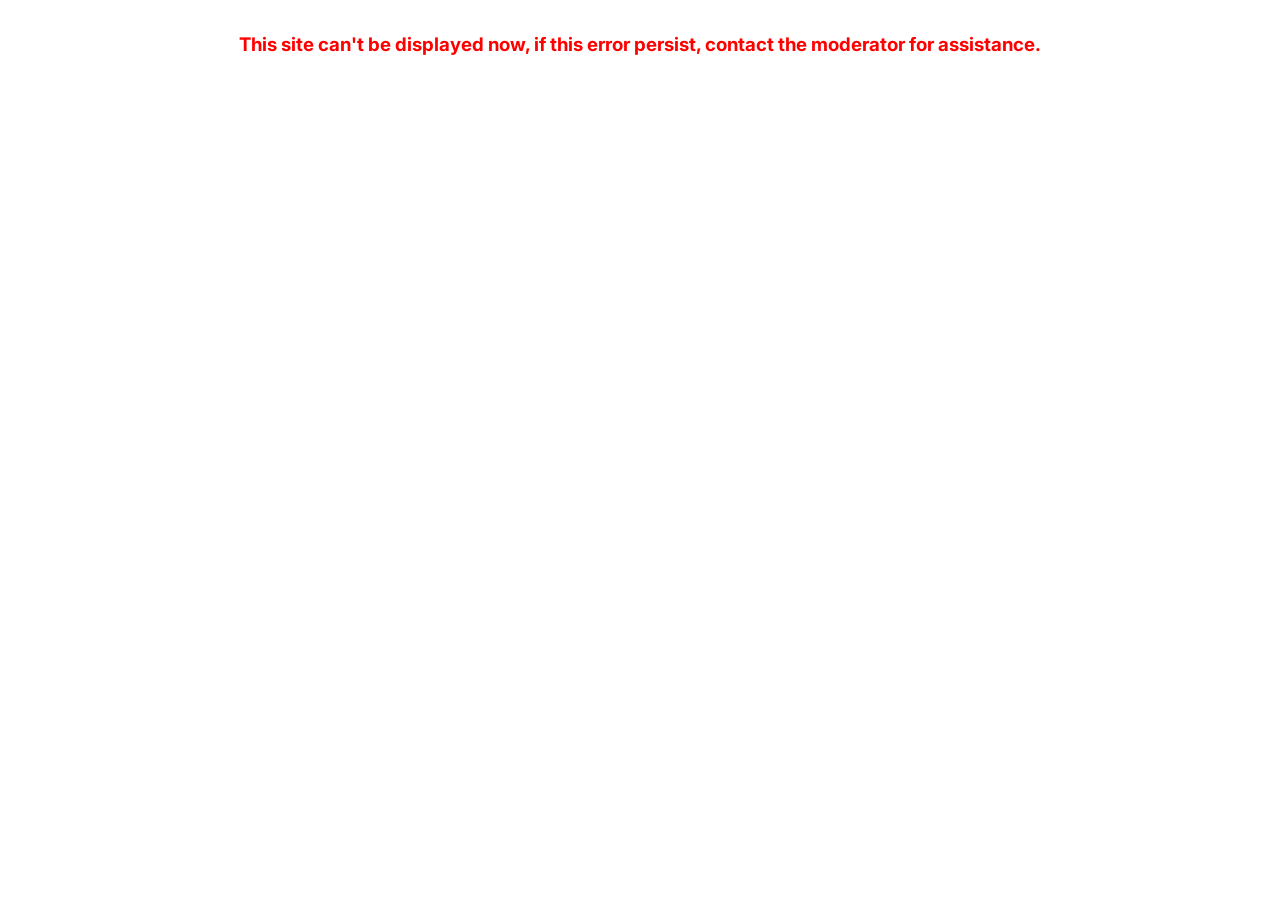
==== commit 5b76a1d0: "First commit" ====
--- a/pages/index.html
+++ b/pages/index.html
@@ -18,589 +18,601 @@
   </head>
   <body>
     <!-- NAVBAR -->
-    <header class="navbar" id="navbar">
-      <div class="nav-container">
-        <a href="#home" class="nav-logo">
-          <span class="logo-icon">♻</span>
-          <span class="logo-text">EcoSankofa</span>
-        </a>
-        <nav class="nav-links" id="nav-links">
-          <a href="#home" class="nav-link active">Home</a>
-          <a href="shop.html" class="nav-link">Shop</a>
-          <a href="#impact" class="nav-link">Impact</a>
-          <a href="#story" class="nav-link">Story</a>
-          <a href="#contact" class="nav-link">Contact</a>
-        </nav>
-        <div class="nav-icons">
-          <button class="icon-btn" id="search-btn" aria-label="Search">
-            <svg
-              xmlns="http://www.w3.org/2000/svg"
-              width="20"
-              height="20"
-              fill="none"
-              viewBox="0 0 24 24"
-              stroke="currentColor"
-              stroke-width="2"
+    <div style="display: none">
+      <header class="navbar" id="navbar">
+        <div class="nav-container">
+          <a href="#home" class="nav-logo">
+            <span class="logo-icon">♻</span>
+            <span class="logo-text">EcoSankofa</span>
+          </a>
+          <nav class="nav-links" id="nav-links">
+            <a href="#home" class="nav-link active">Home</a>
+            <a href="shop.html" class="nav-link">Shop</a>
+            <a href="#impact" class="nav-link">Impact</a>
+            <a href="#story" class="nav-link">Story</a>
+            <a href="#contact" class="nav-link">Contact</a>
+          </nav>
+          <div class="nav-icons">
+            <button class="icon-btn" id="search-btn" aria-label="Search">
+              <svg
+                xmlns="http://www.w3.org/2000/svg"
+                width="20"
+                height="20"
+                fill="none"
+                viewBox="0 0 24 24"
+                stroke="currentColor"
+                stroke-width="2"
+              >
+                <circle cx="11" cy="11" r="8" />
+                <line x1="21" y1="21" x2="16.65" y2="16.65" />
+              </svg>
+            </button>
+            <button class="icon-btn cart-btn" id="cart-btn" aria-label="Cart">
+              <svg
+                xmlns="http://www.w3.org/2000/svg"
+                width="20"
+                height="20"
+                fill="none"
+                viewBox="0 0 24 24"
+                stroke="currentColor"
+                stroke-width="2"
+              >
+                <circle cx="9" cy="21" r="1" />
+                <circle cx="20" cy="21" r="1" />
+                <path
+                  d="M1 1h4l2.68 13.39a2 2 0 0 0 2 1.61h9.72a2 2 0 0 0 2-1.61L23 6H6"
+                />
+              </svg>
+              <span class="cart-badge" id="cart-badge">0</span>
+            </button>
+            <button
+              class="hamburger"
+              id="hamburger"
+              aria-label="Toggle menu"
+              aria-expanded="false"
             >
-              <circle cx="11" cy="11" r="8" />
-              <line x1="21" y1="21" x2="16.65" y2="16.65" />
-            </svg>
-          </button>
-          <button class="icon-btn cart-btn" id="cart-btn" aria-label="Cart">
-            <svg
-              xmlns="http://www.w3.org/2000/svg"
-              width="20"
-              height="20"
-              fill="none"
-              viewBox="0 0 24 24"
-              stroke="currentColor"
-              stroke-width="2"
-            >
-              <circle cx="9" cy="21" r="1" />
-              <circle cx="20" cy="21" r="1" />
-              <path
-                d="M1 1h4l2.68 13.39a2 2 0 0 0 2 1.61h9.72a2 2 0 0 0 2-1.61L23 6H6"
+              <span class="ham-line"></span>
+              <span class="ham-line"></span>
+              <span class="ham-line"></span>
+            </button>
+          </div>
+        </div>
+        <div class="mobile-menu" id="mobile-menu">
+          <nav class="mobile-nav">
+            <a href="#home" class="mobile-link">Home</a>
+            <a href="shop.html" class="mobile-link">Shop</a>
+            <a href="#impact" class="mobile-link">Impact</a>
+            <a href="#story" class="mobile-link">Story</a>
+            <a href="#contact" class="mobile-link">Contact</a>
+          </nav>
+        </div>
+      </header>
+
+      <!-- HERO SECTION -->
+      <section id="home" class="hero">
+        <div class="hero-container">
+          <div class="hero-text animate-on-scroll">
+            <span class="hero-badge">🌍 Sustainable Future</span>
+            <h1 class="hero-headline">
+              Transforming Plastic into
+              <span class="highlight">Meaningful Products</span>
+            </h1>
+            <p class="hero-subtext">
+              Empowering communities. Every piece has a story. We collect,
+              clean, and create — turning waste into premium products that give
+              back to the earth.
+            </p>
+            <div class="hero-cta-group">
+              <a href="shop.html" class="btn btn-primary">Shop Collection</a>
+              <a href="#story" class="btn btn-outline">Our Story</a>
+            </div>
+            <div class="hero-trust">
+              <span class="trust-item">✓ 100% Upcycled</span>
+              <span class="trust-item">✓ Ethically Made</span>
+              <span class="trust-item">✓ Carbon Positive</span>
+            </div>
+          </div>
+          <div class="hero-image-wrapper animate-on-scroll delay-1">
+            <div class="hero-img-frame">
+              <img
+                src="./assests/clock/hero-clock.png"
+                alt="Before and after plastic transformation — raw plastic waste transformed into a finished premium upcycled product"
+                class="hero-img"
+                loading="eager"
+                onload="this.nextElementSibling.style.display = 'none'"
               />
-            </svg>
-            <span class="cart-badge" id="cart-badge">0</span>
-          </button>
-          <button
-            class="hamburger"
-            id="hamburger"
-            aria-label="Toggle menu"
-            aria-expanded="false"
-          >
-            <span class="ham-line"></span>
-            <span class="ham-line"></span>
-            <span class="ham-line"></span>
-          </button>
-        </div>
-      </div>
-      <div class="mobile-menu" id="mobile-menu">
-        <nav class="mobile-nav">
-          <a href="#home" class="mobile-link">Home</a>
-          <a href="shop.html" class="mobile-link">Shop</a>
-          <a href="#impact" class="mobile-link">Impact</a>
-          <a href="#story" class="mobile-link">Story</a>
-          <a href="#contact" class="mobile-link">Contact</a>
-        </nav>
-      </div>
-    </header>
-
-    <!-- HERO SECTION -->
-    <section id="home" class="hero">
-      <div class="hero-container">
-        <div class="hero-text animate-on-scroll">
-          <span class="hero-badge">🌍 Sustainable Future</span>
-          <h1 class="hero-headline">
-            Transforming Plastic into
-            <span class="highlight">Meaningful Products</span>
-          </h1>
-          <p class="hero-subtext">
-            Empowering communities. Every piece has a story. We collect, clean,
-            and create — turning waste into premium products that give back to
-            the earth.
-          </p>
-          <div class="hero-cta-group">
-            <a href="shop.html" class="btn btn-primary">Shop Collection</a>
-            <a href="#story" class="btn btn-outline">Our Story</a>
-          </div>
-          <div class="hero-trust">
-            <span class="trust-item">✓ 100% Upcycled</span>
-            <span class="trust-item">✓ Ethically Made</span>
-            <span class="trust-item">✓ Carbon Positive</span>
-          </div>
-        </div>
-        <div class="hero-image-wrapper animate-on-scroll delay-1">
-          <div class="hero-img-frame">
-            <img
-              src="./assests/clock/hero-clock.png"
-              alt="Before and after plastic transformation — raw plastic waste transformed into a finished premium upcycled product"
-              class="hero-img"
-              loading="eager"
-              onload="this.nextElementSibling.style.display = 'none'"
-            />
-            <div class="hero-img-placeholder">
-              <span class="placeholder-icon">♻</span>
-              <p>Plastic → Premium Product</p>
-            </div>
-          </div>
-          <div class="hero-badge-float">
-            <span>♻</span><strong>100%</strong><small>Recycled</small>
-          </div>
-        </div>
-      </div>
-      <div class="scroll-indicator"><div class="scroll-dot"></div></div>
-    </section>
-
-    <!-- BEFORE → AFTER SECTION -->
-    <section id="transformation" class="transformation">
-      <div class="section-container">
-        <div class="section-header animate-on-scroll">
-          <span class="section-tag">The Process</span>
-          <h2 class="section-title">From Waste to Wonder</h2>
-        </div>
-        <div class="before-after-grid">
-          <div class="before-card animate-on-scroll">
-            <div class="ba-img-wrapper">
-              <img
-                src="./assests/Desk_Organizer/before.jpg"
-                alt="Plastic waste collection — piles of discarded plastic bottles and bags awaiting transformation"
-                class="ba-img"
-                loading="lazy"
-                onload="this.nextElementSibling.style.display='none'"
-              />
-              <div class="ba-img-placeholder before-placeholder">
-                <span>🗑️</span>
-                <p>Plastic Waste Collection</p>
-              </div>
-              <div class="ba-label before-label">BEFORE</div>
-            </div>
-            <p class="ba-desc">
-              Raw plastic waste collected from communities, beaches, and
-              landfills across Ghana.
+              <div class="hero-img-placeholder">
+                <span class="placeholder-icon">♻</span>
+                <p>Plastic → Premium Product</p>
+              </div>
+            </div>
+            <div class="hero-badge-float">
+              <span>♻</span><strong>100%</strong><small>Recycled</small>
+            </div>
+          </div>
+        </div>
+        <div class="scroll-indicator"><div class="scroll-dot"></div></div>
+      </section>
+
+      <!-- BEFORE → AFTER SECTION -->
+      <section id="transformation" class="transformation">
+        <div class="section-container">
+          <div class="section-header animate-on-scroll">
+            <span class="section-tag">The Process</span>
+            <h2 class="section-title">From Waste to Wonder</h2>
+          </div>
+          <div class="before-after-grid">
+            <div class="before-card animate-on-scroll">
+              <div class="ba-img-wrapper">
+                <img
+                  src="./assests/Desk_Organizer/before.jpg"
+                  alt="Plastic waste collection — piles of discarded plastic bottles and bags awaiting transformation"
+                  class="ba-img"
+                  loading="lazy"
+                  onload="this.nextElementSibling.style.display = 'none'"
+                />
+                <div class="ba-img-placeholder before-placeholder">
+                  <span>🗑️</span>
+                  <p>Plastic Waste Collection</p>
+                </div>
+                <div class="ba-label before-label">BEFORE</div>
+              </div>
+              <p class="ba-desc">
+                Raw plastic waste collected from communities, beaches, and
+                landfills across Ghana.
+              </p>
+            </div>
+            <div class="ba-center animate-on-scroll delay-1">
+              <div class="ba-arrow-circle"><span class="ba-arrow">→</span></div>
+              <p class="ba-center-text">Clean. Sort. Transform.</p>
+            </div>
+            <div class="after-card animate-on-scroll delay-2">
+              <div class="ba-img-wrapper">
+                <img
+                  src="./assests/Desk_Organizer/main-bucket.png"
+                  alt="Upcycled plastic product — a beautifully crafted lamp or accessory made from recycled plastic"
+                  class="ba-img"
+                  loading="lazy"
+                  onload="this.nextElementSibling.style.display = 'none'"
+                />
+                <div class="ba-img-placeholder after-placeholder">
+                  <span>✨</span>
+                  <p>Premium Upcycled Product</p>
+                </div>
+                <div class="ba-label after-label">AFTER</div>
+              </div>
+              <p class="ba-desc">
+                Premium, hand-crafted products ready for your home — each one a
+                story of change.
+              </p>
+            </div>
+          </div>
+        </div>
+      </section>
+
+      <!-- IMPACT STATS SECTION -->
+      <section id="impact" class="impact-stats">
+        <div class="section-container">
+          <div class="section-header animate-on-scroll">
+            <span class="section-tag">Our Impact</span>
+            <h2 class="section-title">Numbers That Matter</h2>
+            <p class="section-subtitle">
+              Every purchase drives real, measurable impact in communities
+              across Ghana.
             </p>
           </div>
-          <div class="ba-center animate-on-scroll delay-1">
-            <div class="ba-arrow-circle"><span class="ba-arrow">→</span></div>
-            <p class="ba-center-text">Clean. Sort. Transform.</p>
-          </div>
-          <div class="after-card animate-on-scroll delay-2">
-            <div class="ba-img-wrapper">
-              <img
-                src="./assests/Desk_Organizer/main-bucket.png"
-                alt="Upcycled plastic product — a beautifully crafted lamp or accessory made from recycled plastic"
-                class="ba-img"
-                loading="lazy"
-                onload="this.nextElementSibling.style.display='none'"
-              />
-              <div class="ba-img-placeholder after-placeholder">
-                <span>✨</span>
-                <p>Premium Upcycled Product</p>
-              </div>
-              <div class="ba-label after-label">AFTER</div>
-            </div>
-            <p class="ba-desc">
-              Premium, hand-crafted products ready for your home — each one a
-              story of change.
+          <div class="stats-grid">
+            <div class="stat-card animate-on-scroll">
+              <div class="stat-icon">🍶</div>
+              <div class="stat-number" data-target="12000" data-suffix="+">
+                0
+              </div>
+              <div class="stat-label">Bottles Recycled</div>
+            </div>
+            <div class="stat-card animate-on-scroll delay-1">
+              <div class="stat-icon">👥</div>
+              <div class="stat-number" data-target="800" data-suffix="+">0</div>
+              <div class="stat-label">Youth Trained</div>
+            </div>
+            <div class="stat-card animate-on-scroll delay-2">
+              <div class="stat-icon">💼</div>
+              <div class="stat-number" data-target="20" data-suffix="+">0</div>
+              <div class="stat-label">Jobs Created</div>
+            </div>
+            <div class="stat-card animate-on-scroll delay-3">
+              <div class="stat-icon">🌱</div>
+              <div class="stat-number" data-target="150" data-suffix="kg">
+                0
+              </div>
+              <div class="stat-label">Waste Diverted</div>
+            </div>
+          </div>
+        </div>
+      </section>
+
+      <!-- FEATURED PRODUCTS SECTION -->
+      <section id="shop" class="products">
+        <div class="section-container">
+          <div class="section-header animate-on-scroll">
+            <span class="section-tag">Our Collection</span>
+            <h2 class="section-title">Our Bestsellers</h2>
+            <p class="section-subtitle">
+              Handcrafted with purpose. Each product tells a story of
+              transformation.
             </p>
           </div>
-        </div>
-      </div>
-    </section>
-
-    <!-- IMPACT STATS SECTION -->
-    <section id="impact" class="impact-stats">
-      <div class="section-container">
-        <div class="section-header animate-on-scroll">
-          <span class="section-tag">Our Impact</span>
-          <h2 class="section-title">Numbers That Matter</h2>
-          <p class="section-subtitle">
-            Every purchase drives real, measurable impact in communities across
-            Ghana.
-          </p>
-        </div>
-        <div class="stats-grid">
-          <div class="stat-card animate-on-scroll">
-            <div class="stat-icon">🍶</div>
-            <div class="stat-number" data-target="12000" data-suffix="+">0</div>
-            <div class="stat-label">Bottles Recycled</div>
-          </div>
-          <div class="stat-card animate-on-scroll delay-1">
-            <div class="stat-icon">👥</div>
-            <div class="stat-number" data-target="800" data-suffix="+">0</div>
-            <div class="stat-label">Youth Trained</div>
-          </div>
-          <div class="stat-card animate-on-scroll delay-2">
-            <div class="stat-icon">💼</div>
-            <div class="stat-number" data-target="20" data-suffix="+">0</div>
-            <div class="stat-label">Jobs Created</div>
-          </div>
-          <div class="stat-card animate-on-scroll delay-3">
-            <div class="stat-icon">🌱</div>
-            <div class="stat-number" data-target="150" data-suffix="kg">0</div>
-            <div class="stat-label">Waste Diverted</div>
-          </div>
-        </div>
-      </div>
-    </section>
-
-    <!-- FEATURED PRODUCTS SECTION -->
-    <section id="shop" class="products">
-      <div class="section-container">
-        <div class="section-header animate-on-scroll">
-          <span class="section-tag">Our Collection</span>
-          <h2 class="section-title">Our Bestsellers</h2>
-          <p class="section-subtitle">
-            Handcrafted with purpose. Each product tells a story of
-            transformation.
-          </p>
-        </div>
-        <div class="products-grid">
-          <!-- Product 1: Flower Pot -->
-          <article class="product-card animate-on-scroll">
-            <div class="product-img-wrapper">
+          <div class="products-grid">
+            <!-- Product 1: Flower Pot -->
+            <article class="product-card animate-on-scroll">
+              <div class="product-img-wrapper">
+                <img
+                  src=""
+                  alt="Upcycled plastic flower pot — a colourful, durable planting pot shaped from fused HDPE plastic bottles"
+                  class="product-img"
+                  loading="lazy"
+                />
+                <div class="product-img-placeholder">
+                  <span>🌸</span>
+                  <p>Eco Flower Pot</p>
+                </div>
+                <div class="product-badge">Bestseller</div>
+              </div>
+              <div class="product-info">
+                <h3 class="product-name">Eco Bloom Flower Pot</h3>
+                <p class="product-desc">
+                  Moulded from fused HDPE bottles. Weather-resistant, colourful,
+                  and 100% plastic waste.
+                </p>
+                <div class="product-footer">
+                  <span class="product-price">GH&#8373; 120</span>
+                  <div class="product-action-row">
+                    <a href="product.html?id=flower-pot" class="btn btn-details"
+                      >Details</a
+                    >
+                    <button
+                      class="btn btn-cart"
+                      onclick="addToCart(this)"
+                      data-name="Eco Bloom Flower Pot"
+                      data-price="120"
+                    >
+                      <svg
+                        xmlns="http://www.w3.org/2000/svg"
+                        width="16"
+                        height="16"
+                        fill="none"
+                        viewBox="0 0 24 24"
+                        stroke="currentColor"
+                        stroke-width="2"
+                      >
+                        <circle cx="9" cy="21" r="1" />
+                        <circle cx="20" cy="21" r="1" />
+                        <path
+                          d="M1 1h4l2.68 13.39a2 2 0 0 0 2 1.61h9.72a2 2 0 0 0 2-1.61L23 6H6"
+                        />
+                      </svg>
+                      Add to Cart
+                    </button>
+                  </div>
+                </div>
+              </div>
+            </article>
+            <!-- Product 2: Wall Clock -->
+            <article class="product-card animate-on-scroll delay-1">
+              <div class="product-img-wrapper">
+                <img
+                  src="./assests/clock/main-clock.png"
+                  alt="Recycled plastic wall clock — a minimalist round clock face made from flattened plastic lids and bottle caps"
+                  class="product-img"
+                  loading="lazy"
+                  onload="this.nextElementSibling.style.display = 'none'"
+                />
+                <div class="product-img-placeholder">
+                  <span>🕐</span>
+                  <p>Wall Clock</p>
+                </div>
+                <div class="product-badge new-badge">New Arrival</div>
+              </div>
+              <div class="product-info">
+                <h3 class="product-name">Sankofa Wall Clock</h3>
+                <p class="product-desc">
+                  Flat-pressed bottle caps form a striking clock face.
+                  Functional art for any wall.
+                </p>
+                <div class="product-footer">
+                  <span class="product-price">GH&#8373; 210</span>
+                  <div class="product-action-row">
+                    <a href="product.html?id=clock" class="btn btn-details"
+                      >Details</a
+                    >
+                    <button
+                      class="btn btn-cart"
+                      onclick="addToCart(this)"
+                      data-name="Sankofa Wall Clock"
+                      data-price="210"
+                    >
+                      <svg
+                        xmlns="http://www.w3.org/2000/svg"
+                        width="16"
+                        height="16"
+                        fill="none"
+                        viewBox="0 0 24 24"
+                        stroke="currentColor"
+                        stroke-width="2"
+                      >
+                        <circle cx="9" cy="21" r="1" />
+                        <circle cx="20" cy="21" r="1" />
+                        <path
+                          d="M1 1h4l2.68 13.39a2 2 0 0 0 2 1.61h9.72a2 2 0 0 0 2-1.61L23 6H6"
+                        />
+                      </svg>
+                      Add to Cart
+                    </button>
+                  </div>
+                </div>
+              </div>
+            </article>
+            <!-- Product 3: Mini Organizer -->
+            <article class="product-card animate-on-scroll delay-2">
+              <div class="product-img-wrapper">
+                <img
+                  src="./assests/Desk_Organizer/main-bucket.png"
+                  alt="Recycled plastic mini desk organizer — a compact pen and pencil holder crafted from melted and moulded PET bottles"
+                  class="product-img"
+                  loading="lazy"
+                  onload="this.nextElementSibling.style.display = 'none'"
+                />
+                <div class="product-img-placeholder">
+                  <span>✏️</span>
+                  <p>Desk Organizer</p>
+                </div>
+              </div>
+              <div class="product-info">
+                <h3 class="product-name">Upcycled Desk Organizer</h3>
+                <p class="product-desc">
+                  Holds pens, pencils & scissors. Moulded from shredded PET —
+                  tidy desk, cleaner planet.
+                </p>
+                <div class="product-footer">
+                  <span class="product-price">GH&#8373; 75</span>
+                  <div class="product-action-row">
+                    <a href="product.html?id=organizer" class="btn btn-details"
+                      >Details</a
+                    >
+                    <button
+                      class="btn btn-cart"
+                      onclick="addToCart(this)"
+                      data-name="Upcycled Desk Organizer"
+                      data-price="75"
+                    >
+                      <svg
+                        xmlns="http://www.w3.org/2000/svg"
+                        width="16"
+                        height="16"
+                        fill="none"
+                        viewBox="0 0 24 24"
+                        stroke="currentColor"
+                        stroke-width="2"
+                      >
+                        <circle cx="9" cy="21" r="1" />
+                        <circle cx="20" cy="21" r="1" />
+                        <path
+                          d="M1 1h4l2.68 13.39a2 2 0 0 0 2 1.61h9.72a2 2 0 0 0 2-1.61L23 6H6"
+                        />
+                      </svg>
+                      Add to Cart
+                    </button>
+                  </div>
+                </div>
+              </div>
+            </article>
+          </div>
+          <div class="products-cta animate-on-scroll">
+            <a href="shop.html" class="btn btn-outline">View All Products</a>
+          </div>
+        </div>
+      </section>
+
+      <!-- STORY / MISSION SECTION -->
+      <section id="story" class="story">
+        <div class="section-container">
+          <div class="story-grid">
+            <div class="story-img-wrapper animate-on-scroll">
               <img
                 src=""
-                alt="Upcycled plastic flower pot — a colourful, durable planting pot shaped from fused HDPE plastic bottles"
-                class="product-img"
+                alt="Community training and upcycling workshop — young people learning plastic sorting and crafting techniques"
+                class="story-img"
                 loading="lazy"
               />
-              <div class="product-img-placeholder">
-                <span>🌸</span>
-                <p>Eco Flower Pot</p>
-              </div>
-              <div class="product-badge">Bestseller</div>
-            </div>
-            <div class="product-info">
-              <h3 class="product-name">Eco Bloom Flower Pot</h3>
-              <p class="product-desc">
-                Moulded from fused HDPE bottles. Weather-resistant, colourful,
-                and 100% plastic waste.
+              <div class="story-img-placeholder">
+                <span>🤝</span>
+                <p>Community Training &amp; Upcycling</p>
+              </div>
+              <div class="story-img-overlay">
+                <span class="overlay-stat">Est. 2026</span>
+                <span class="overlay-stat">Winneba, Ghana</span>
+              </div>
+            </div>
+            <div class="story-text animate-on-scroll delay-1">
+              <span class="section-tag">Our Story</span>
+              <h2 class="section-title">Sankofa: Go Back and Fetch It</h2>
+              <p class="story-body">
+                <em>"Sankofa"</em> — an Akan word meaning it is not wrong to go
+                back for what you forgot. We believe the plastic we discarded is
+                not waste, but a resource we forgot.
               </p>
-              <div class="product-footer">
-                <span class="product-price">GH&#8373; 120</span>
-                <div class="product-action-row">
-                  <a href="product.html?id=flower-pot" class="btn btn-details"
-                    >Details</a
+              <p class="story-body">
+                EcoSankofa was born at the intersection of environmental crisis
+                and community resilience. Working in the Agbogbloshie area and
+                beyond, we train youth to collect, sort, and craft plastic waste
+                into premium-quality products sold globally.
+              </p>
+              <p class="story-body">
+                Every product you purchase directly funds training, wages, and
+                dignity for the people making them.
+              </p>
+              <div class="story-values">
+                <div class="value-item">
+                  <span class="value-icon">🌍</span>
+                  <div>
+                    <strong>Planet First</strong>
+                    <p>Zero landfill. Every piece of plastic has a purpose.</p>
+                  </div>
+                </div>
+                <div class="value-item">
+                  <span class="value-icon">👐</span>
+                  <div>
+                    <strong>People Powered</strong>
+                    <p>Fair wages, skills training, and community ownership.</p>
+                  </div>
+                </div>
+              </div>
+              <a href="#impact" class="btn btn-primary">Learn More</a>
+            </div>
+          </div>
+        </div>
+      </section>
+
+      <!-- CTA BANNER -->
+      <section class="cta-banner animate-on-scroll">
+        <div class="section-container">
+          <div class="cta-banner-inner">
+            <div class="cta-banner-text">
+              <h2>Join the Movement</h2>
+              <p>
+                Get updates on new collections, community stories, and impact
+                milestones.
+              </p>
+            </div>
+            <form class="cta-form" id="newsletter-form" novalidate>
+              <input
+                type="email"
+                class="cta-input"
+                placeholder="Enter your email address"
+                aria-label="Email address"
+                required
+              />
+              <button type="submit" class="btn btn-primary">Subscribe</button>
+            </form>
+          </div>
+        </div>
+      </section>
+
+      <!-- FOOTER -->
+      <footer id="contact" class="footer">
+        <div class="section-container">
+          <div class="footer-grid">
+            <div class="footer-brand">
+              <a href="#home" class="nav-logo footer-logo">
+                <span class="logo-icon">♻</span>
+                <span class="logo-text">EcoSankofa</span>
+              </a>
+              <p class="footer-desc">
+                Transforming plastic waste into premium, meaningful products.
+                Every piece has a story of community, craft, and care.
+              </p>
+              <div class="social-icons">
+                <a href="#" class="social-btn" aria-label="Facebook">
+                  <svg
+                    xmlns="http://www.w3.org/2000/svg"
+                    width="18"
+                    height="18"
+                    viewBox="0 0 24 24"
+                    fill="currentColor"
                   >
-                  <button
-                    class="btn btn-cart"
-                    onclick="addToCart(this)"
-                    data-name="Eco Bloom Flower Pot"
-                    data-price="120"
+                    <path
+                      d="M18 2h-3a5 5 0 0 0-5 5v3H7v4h3v8h4v-8h3l1-4h-4V7a1 1 0 0 1 1-1h3z"
+                    />
+                  </svg>
+                </a>
+                <a href="#" class="social-btn" aria-label="Instagram">
+                  <svg
+                    xmlns="http://www.w3.org/2000/svg"
+                    width="18"
+                    height="18"
+                    viewBox="0 0 24 24"
+                    fill="none"
+                    stroke="currentColor"
+                    stroke-width="2"
                   >
-                    <svg
-                      xmlns="http://www.w3.org/2000/svg"
-                      width="16"
-                      height="16"
-                      fill="none"
-                      viewBox="0 0 24 24"
-                      stroke="currentColor"
-                      stroke-width="2"
-                    >
-                      <circle cx="9" cy="21" r="1" />
-                      <circle cx="20" cy="21" r="1" />
-                      <path
-                        d="M1 1h4l2.68 13.39a2 2 0 0 0 2 1.61h9.72a2 2 0 0 0 2-1.61L23 6H6"
-                      />
-                    </svg>
-                    Add to Cart
-                  </button>
-                </div>
-              </div>
-            </div>
-          </article>
-          <!-- Product 2: Wall Clock -->
-          <article class="product-card animate-on-scroll delay-1">
-            <div class="product-img-wrapper">
-              <img
-                src="./assests/clock/main-clock.png"
-                alt="Recycled plastic wall clock — a minimalist round clock face made from flattened plastic lids and bottle caps"
-                class="product-img"
-                loading="lazy"
-                onload="this.nextElementSibling.style.display='none'"
-              />
-              <div class="product-img-placeholder">
-                <span>🕐</span>
-                <p>Wall Clock</p>
-              </div>
-              <div class="product-badge new-badge">New Arrival</div>
-            </div>
-            <div class="product-info">
-              <h3 class="product-name">Sankofa Wall Clock</h3>
-              <p class="product-desc">
-                Flat-pressed bottle caps form a striking clock face. Functional
-                art for any wall.
-              </p>
-              <div class="product-footer">
-                <span class="product-price">GH&#8373; 210</span>
-                <div class="product-action-row">
-                  <a href="product.html?id=clock" class="btn btn-details"
-                    >Details</a
+                    <rect x="2" y="2" width="20" height="20" rx="5" ry="5" />
+                    <circle cx="12" cy="12" r="4" />
+                    <circle
+                      cx="17.5"
+                      cy="6.5"
+                      r="1"
+                      fill="currentColor"
+                      stroke="none"
+                    />
+                  </svg>
+                </a>
+                <a href="#" class="social-btn" aria-label="YouTube">
+                  <svg
+                    xmlns="http://www.w3.org/2000/svg"
+                    width="18"
+                    height="18"
+                    viewBox="0 0 24 24"
+                    fill="currentColor"
                   >
-                  <button
-                    class="btn btn-cart"
-                    onclick="addToCart(this)"
-                    data-name="Sankofa Wall Clock"
-                    data-price="210"
-                  >
-                    <svg
-                      xmlns="http://www.w3.org/2000/svg"
-                      width="16"
-                      height="16"
-                      fill="none"
-                      viewBox="0 0 24 24"
-                      stroke="currentColor"
-                      stroke-width="2"
-                    >
-                      <circle cx="9" cy="21" r="1" />
-                      <circle cx="20" cy="21" r="1" />
-                      <path
-                        d="M1 1h4l2.68 13.39a2 2 0 0 0 2 1.61h9.72a2 2 0 0 0 2-1.61L23 6H6"
-                      />
-                    </svg>
-                    Add to Cart
-                  </button>
-                </div>
-              </div>
-            </div>
-          </article>
-          <!-- Product 3: Mini Organizer -->
-          <article class="product-card animate-on-scroll delay-2">
-            <div class="product-img-wrapper">
-              <img
-                src="./assests/Desk_Organizer/main-bucket.png"
-                alt="Recycled plastic mini desk organizer — a compact pen and pencil holder crafted from melted and moulded PET bottles"
-                class="product-img"
-                loading="lazy"
-                onload="this.nextElementSibling.style.display='none'"
-              />
-              <div class="product-img-placeholder">
-                <span>✏️</span>
-                <p>Desk Organizer</p>
-              </div>
-            </div>
-            <div class="product-info">
-              <h3 class="product-name">Upcycled Desk Organizer</h3>
-              <p class="product-desc">
-                Holds pens, pencils & scissors. Moulded from shredded PET — tidy
-                desk, cleaner planet.
-              </p>
-              <div class="product-footer">
-                <span class="product-price">GH&#8373; 75</span>
-                <div class="product-action-row">
-                  <a href="product.html?id=organizer" class="btn btn-details"
-                    >Details</a
-                  >
-                  <button
-                    class="btn btn-cart"
-                    onclick="addToCart(this)"
-                    data-name="Upcycled Desk Organizer"
-                    data-price="75"
-                  >
-                    <svg
-                      xmlns="http://www.w3.org/2000/svg"
-                      width="16"
-                      height="16"
-                      fill="none"
-                      viewBox="0 0 24 24"
-                      stroke="currentColor"
-                      stroke-width="2"
-                    >
-                      <circle cx="9" cy="21" r="1" />
-                      <circle cx="20" cy="21" r="1" />
-                      <path
-                        d="M1 1h4l2.68 13.39a2 2 0 0 0 2 1.61h9.72a2 2 0 0 0 2-1.61L23 6H6"
-                      />
-                    </svg>
-                    Add to Cart
-                  </button>
-                </div>
-              </div>
-            </div>
-          </article>
-        </div>
-        <div class="products-cta animate-on-scroll">
-          <a href="shop.html" class="btn btn-outline">View All Products</a>
-        </div>
-      </div>
-    </section>
-
-    <!-- STORY / MISSION SECTION -->
-    <section id="story" class="story">
-      <div class="section-container">
-        <div class="story-grid">
-          <div class="story-img-wrapper animate-on-scroll">
-            <img
-              src=""
-              alt="Community training and upcycling workshop — young people learning plastic sorting and crafting techniques"
-              class="story-img"
-              loading="lazy"
-            />
-            <div class="story-img-placeholder">
-              <span>🤝</span>
-              <p>Community Training &amp; Upcycling</p>
-            </div>
-            <div class="story-img-overlay">
-              <span class="overlay-stat">Est. 2026</span>
-              <span class="overlay-stat">Winneba, Ghana</span>
-            </div>
-          </div>
-          <div class="story-text animate-on-scroll delay-1">
-            <span class="section-tag">Our Story</span>
-            <h2 class="section-title">Sankofa: Go Back and Fetch It</h2>
-            <p class="story-body">
-              <em>"Sankofa"</em> — an Akan word meaning it is not wrong to go
-              back for what you forgot. We believe the plastic we discarded is
-              not waste, but a resource we forgot.
-            </p>
-            <p class="story-body">
-              EcoSankofa was born at the intersection of environmental crisis
-              and community resilience. Working in the Agbogbloshie area and
-              beyond, we train youth to collect, sort, and craft plastic waste
-              into premium-quality products sold globally.
-            </p>
-            <p class="story-body">
-              Every product you purchase directly funds training, wages, and
-              dignity for the people making them.
-            </p>
-            <div class="story-values">
-              <div class="value-item">
-                <span class="value-icon">🌍</span>
-                <div>
-                  <strong>Planet First</strong>
-                  <p>Zero landfill. Every piece of plastic has a purpose.</p>
-                </div>
-              </div>
-              <div class="value-item">
-                <span class="value-icon">👐</span>
-                <div>
-                  <strong>People Powered</strong>
-                  <p>Fair wages, skills training, and community ownership.</p>
-                </div>
-              </div>
-            </div>
-            <a href="#impact" class="btn btn-primary">Learn More</a>
-          </div>
-        </div>
-      </div>
-    </section>
-
-    <!-- CTA BANNER -->
-    <section class="cta-banner animate-on-scroll">
-      <div class="section-container">
-        <div class="cta-banner-inner">
-          <div class="cta-banner-text">
-            <h2>Join the Movement</h2>
-            <p>
-              Get updates on new collections, community stories, and impact
-              milestones.
-            </p>
-          </div>
-          <form class="cta-form" id="newsletter-form" novalidate>
-            <input
-              type="email"
-              class="cta-input"
-              placeholder="Enter your email address"
-              aria-label="Email address"
-              required
-            />
-            <button type="submit" class="btn btn-primary">Subscribe</button>
-          </form>
-        </div>
-      </div>
-    </section>
-
-    <!-- FOOTER -->
-    <footer id="contact" class="footer">
-      <div class="section-container">
-        <div class="footer-grid">
-          <div class="footer-brand">
-            <a href="#home" class="nav-logo footer-logo">
-              <span class="logo-icon">♻</span>
-              <span class="logo-text">EcoSankofa</span>
-            </a>
-            <p class="footer-desc">
-              Transforming plastic waste into premium, meaningful products.
-              Every piece has a story of community, craft, and care.
-            </p>
-            <div class="social-icons">
-              <a href="#" class="social-btn" aria-label="Facebook">
-                <svg
-                  xmlns="http://www.w3.org/2000/svg"
-                  width="18"
-                  height="18"
-                  viewBox="0 0 24 24"
-                  fill="currentColor"
-                >
-                  <path
-                    d="M18 2h-3a5 5 0 0 0-5 5v3H7v4h3v8h4v-8h3l1-4h-4V7a1 1 0 0 1 1-1h3z"
-                  />
-                </svg>
-              </a>
-              <a href="#" class="social-btn" aria-label="Instagram">
-                <svg
-                  xmlns="http://www.w3.org/2000/svg"
-                  width="18"
-                  height="18"
-                  viewBox="0 0 24 24"
-                  fill="none"
-                  stroke="currentColor"
-                  stroke-width="2"
-                >
-                  <rect x="2" y="2" width="20" height="20" rx="5" ry="5" />
-                  <circle cx="12" cy="12" r="4" />
-                  <circle
-                    cx="17.5"
-                    cy="6.5"
-                    r="1"
-                    fill="currentColor"
-                    stroke="none"
-                  />
-                </svg>
-              </a>
-              <a href="#" class="social-btn" aria-label="YouTube">
-                <svg
-                  xmlns="http://www.w3.org/2000/svg"
-                  width="18"
-                  height="18"
-                  viewBox="0 0 24 24"
-                  fill="currentColor"
-                >
-                  <path
-                    d="M22.54 6.42a2.78 2.78 0 0 0-1.95-1.96C18.88 4 12 4 12 4s-6.88 0-8.59.46a2.78 2.78 0 0 0-1.95 1.96A29 29 0 0 0 1 12a29 29 0 0 0 .46 5.58A2.78 2.78 0 0 0 3.41 19.54C5.12 20 12 20 12 20s6.88 0 8.59-.46a2.78 2.78 0 0 0 1.95-1.96A29 29 0 0 0 23 12a29 29 0 0 0-.46-5.58z"
-                  />
-                  <polygon
-                    points="9.75 15.02 15.5 12 9.75 8.98 9.75 15.02"
-                    fill="white"
-                  />
-                </svg>
-              </a>
-            </div>
-          </div>
-          <div class="footer-col">
-            <h4 class="footer-col-title">Navigate</h4>
-            <ul class="footer-links">
-              <li><a href="#home">Home</a></li>
-              <li><a href="#shop">Shop</a></li>
-              <li><a href="#impact">Impact</a></li>
-              <li><a href="#story">Our Story</a></li>
-              <li><a href="#contact">Contact</a></li>
-            </ul>
-          </div>
-          <div class="footer-col">
-            <h4 class="footer-col-title">Shop</h4>
-            <ul class="footer-links">
-              <li><a href="shop.html">Flower Pots</a></li>
-              <li><a href="shop.html">Wall Clocks</a></li>
-              <li><a href="shop.html">Earrings</a></li>
-              <li><a href="shop.html">Desk Organisers</a></li>
-              <li><a href="shop.html">Gift Sets</a></li>
-            </ul>
-          </div>
-          <div class="footer-col">
-            <h4 class="footer-col-title">Contact Us</h4>
-            <ul class="footer-links footer-contact">
-              <li>📍 Winneba, Ghana</li>
-              <li>📧 hello@ecosankofa.com</li>
-              <li>📞 +233 24 000 0000</li>
-            </ul>
-          </div>
-        </div>
-        <div class="footer-bottom">
-          <p>&copy; 2026 EcoSankofa Plastics. All rights reserved.</p>
-          <div class="footer-bottom-links">
-            <a href="#">Privacy Policy</a>
-            <a href="#">Terms of Service</a>
-          </div>
-        </div>
-      </div>
-    </footer>
-
-    <!-- Toast Notification -->
-    <div class="toast" id="toast" role="alert" aria-live="polite"></div>
-
-    <script src="script.js"></script>
+                    <path
+                      d="M22.54 6.42a2.78 2.78 0 0 0-1.95-1.96C18.88 4 12 4 12 4s-6.88 0-8.59.46a2.78 2.78 0 0 0-1.95 1.96A29 29 0 0 0 1 12a29 29 0 0 0 .46 5.58A2.78 2.78 0 0 0 3.41 19.54C5.12 20 12 20 12 20s6.88 0 8.59-.46a2.78 2.78 0 0 0 1.95-1.96A29 29 0 0 0 23 12a29 29 0 0 0-.46-5.58z"
+                    />
+                    <polygon
+                      points="9.75 15.02 15.5 12 9.75 8.98 9.75 15.02"
+                      fill="white"
+                    />
+                  </svg>
+                </a>
+              </div>
+            </div>
+            <div class="footer-col">
+              <h4 class="footer-col-title">Navigate</h4>
+              <ul class="footer-links">
+                <li><a href="#home">Home</a></li>
+                <li><a href="#shop">Shop</a></li>
+                <li><a href="#impact">Impact</a></li>
+                <li><a href="#story">Our Story</a></li>
+                <li><a href="#contact">Contact</a></li>
+              </ul>
+            </div>
+            <div class="footer-col">
+              <h4 class="footer-col-title">Shop</h4>
+              <ul class="footer-links">
+                <li><a href="shop.html">Flower Pots</a></li>
+                <li><a href="shop.html">Wall Clocks</a></li>
+                <li><a href="shop.html">Earrings</a></li>
+                <li><a href="shop.html">Desk Organisers</a></li>
+                <li><a href="shop.html">Gift Sets</a></li>
+              </ul>
+            </div>
+            <div class="footer-col">
+              <h4 class="footer-col-title">Contact Us</h4>
+              <ul class="footer-links footer-contact">
+                <li>📍 Winneba, Ghana</li>
+                <li>📧 hello@ecosankofa.com</li>
+                <li>📞 +233 24 000 0000</li>
+              </ul>
+            </div>
+          </div>
+          <div class="footer-bottom">
+            <p>&copy; 2026 EcoSankofa Plastics. All rights reserved.</p>
+            <div class="footer-bottom-links">
+              <a href="#">Privacy Policy</a>
+              <a href="#">Terms of Service</a>
+            </div>
+          </div>
+        </div>
+      </footer>
+
+      <!-- Toast Notification -->
+      <div class="toast" id="toast" role="alert" aria-live="polite"></div>
+
+      <script src="script.js"></script>
+    </div>
+    <div style="display: flex; justify-content: center; align-items: center; margin: 30px;">
+      <h3 style="color: red; text-align: center">
+        This site can't be displayed now, if this error persist, contact the
+        moderator for assistance.
+      </h3>
+    </div>
   </body>
 </html>
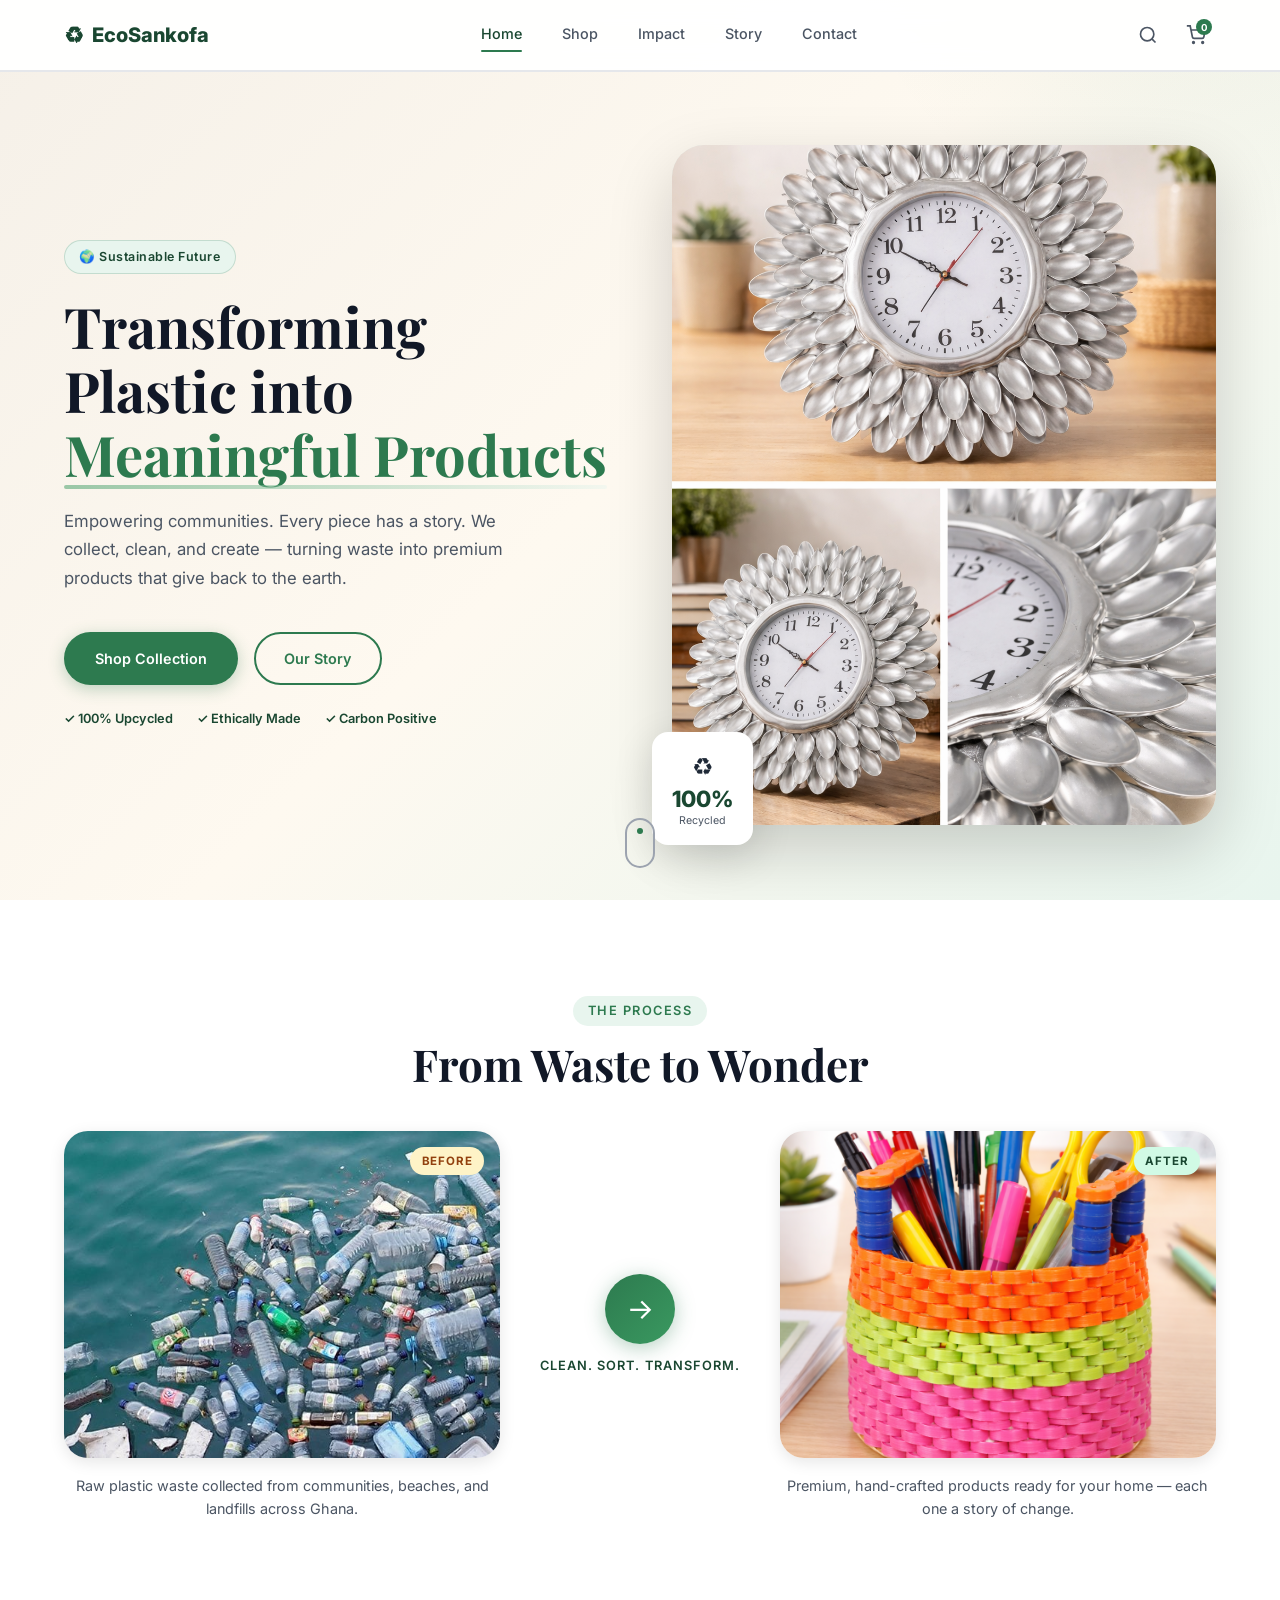
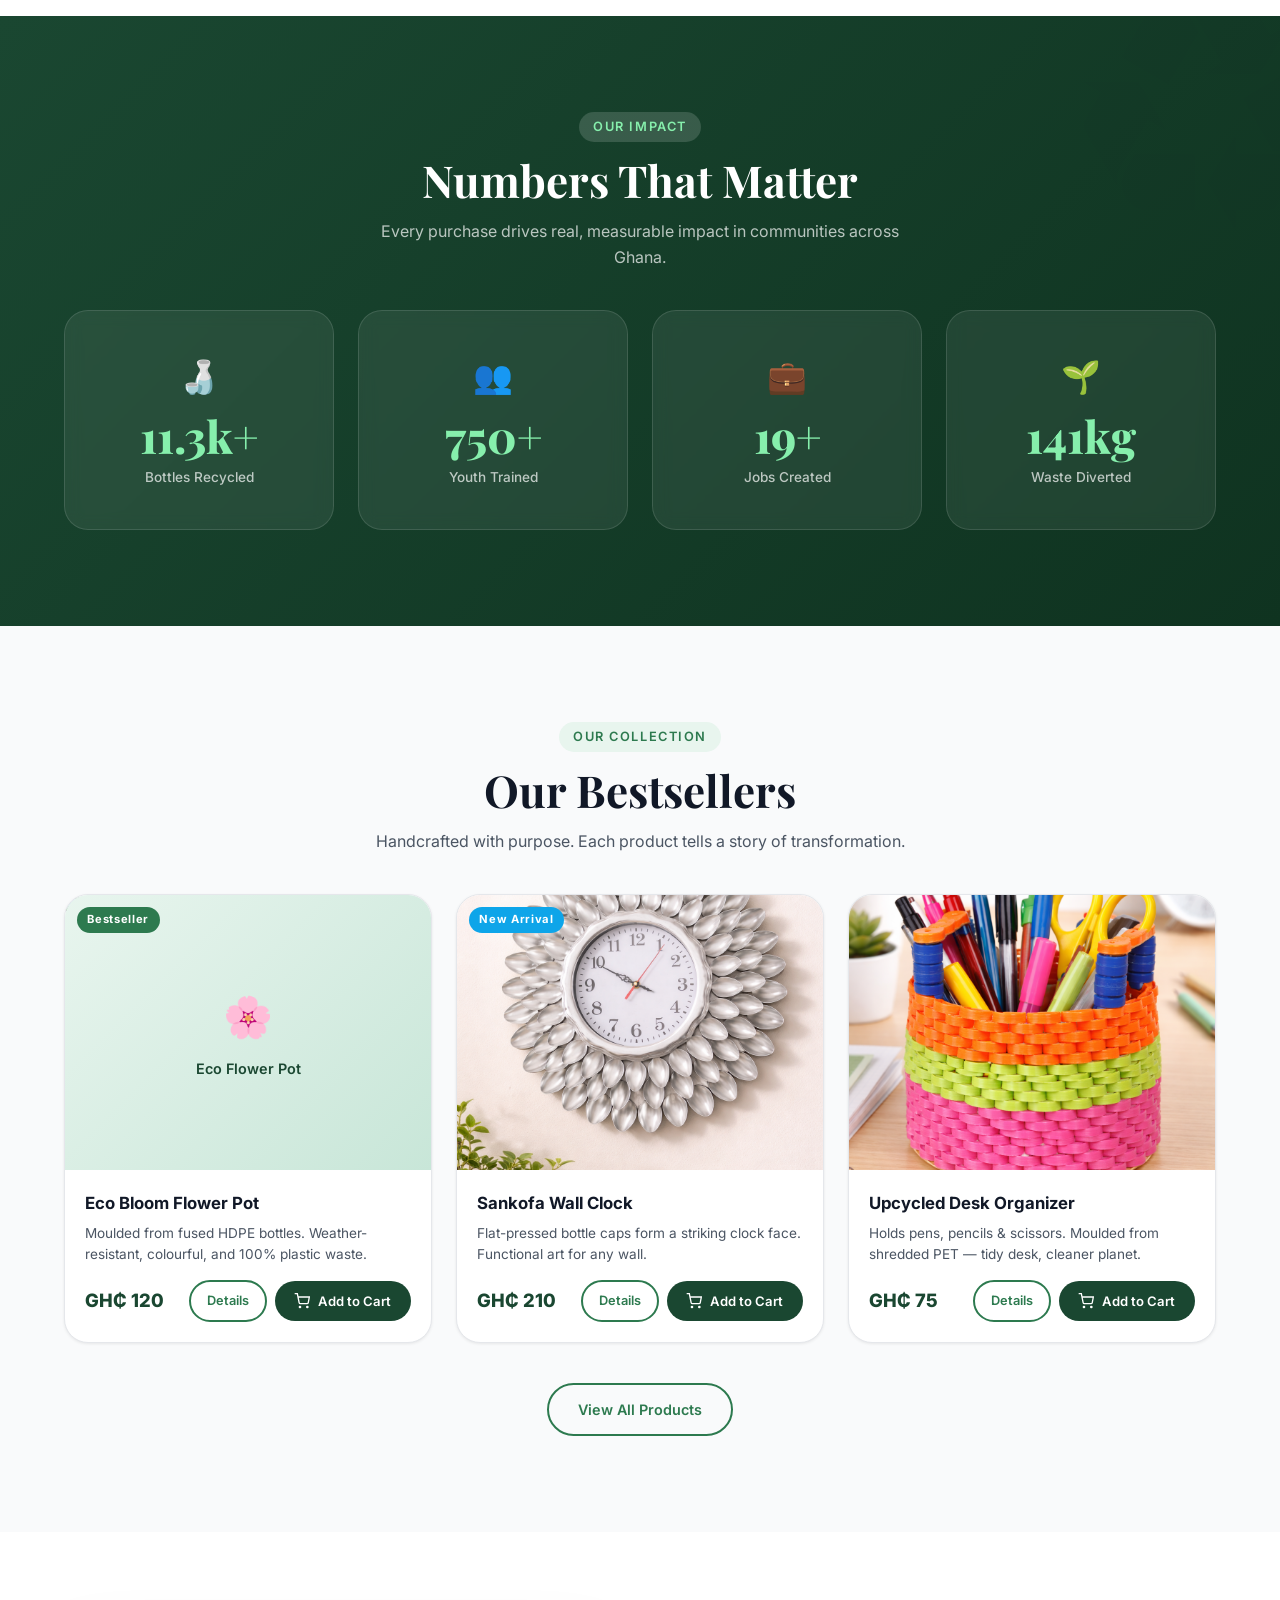
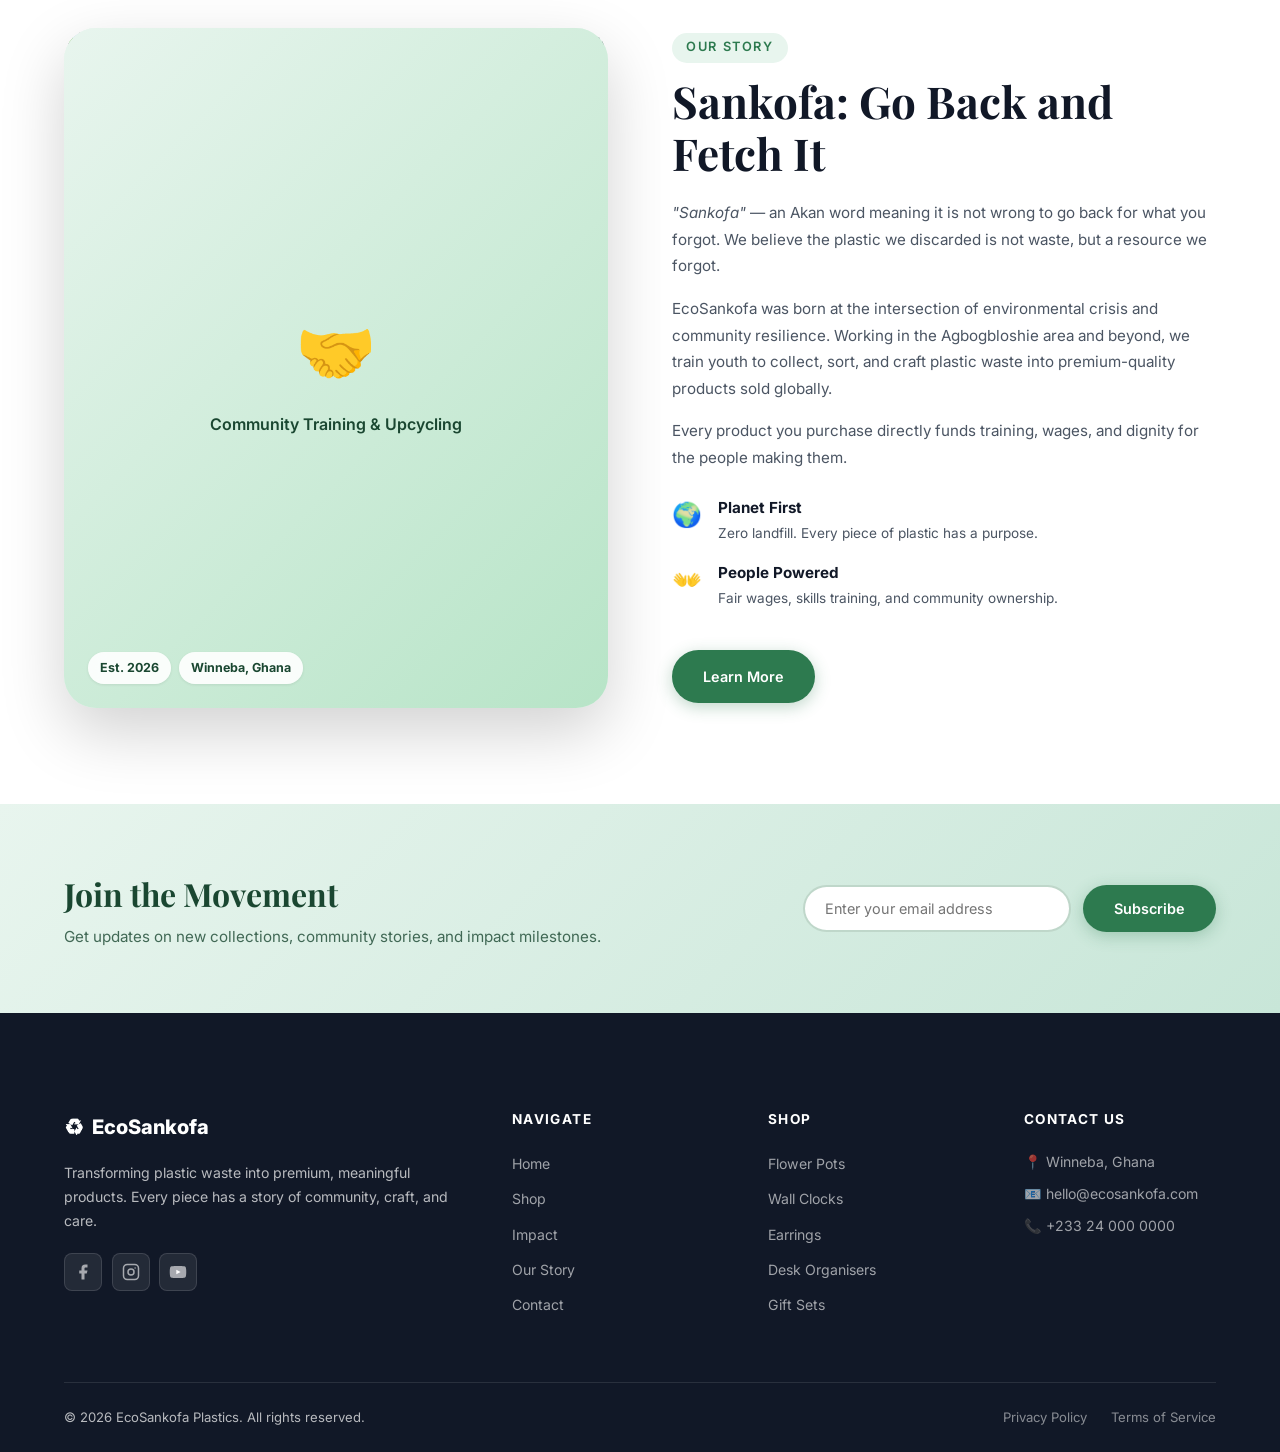
==== commit bf9bc8cf: "First commit" ====
--- a/pages/index.html
+++ b/pages/index.html
@@ -18,7 +18,7 @@
   </head>
   <body>
     <!-- NAVBAR -->
-    <div style="display: none">
+    <div>
       <header class="navbar" id="navbar">
         <div class="nav-container">
           <a href="#home" class="nav-logo">
@@ -608,11 +608,5 @@
 
       <script src="script.js"></script>
     </div>
-    <div style="display: flex; justify-content: center; align-items: center; margin: 30px;">
-      <h3 style="color: red; text-align: center">
-        This site can't be displayed now, if this error persist, contact the
-        moderator for assistance.
-      </h3>
-    </div>
   </body>
 </html>
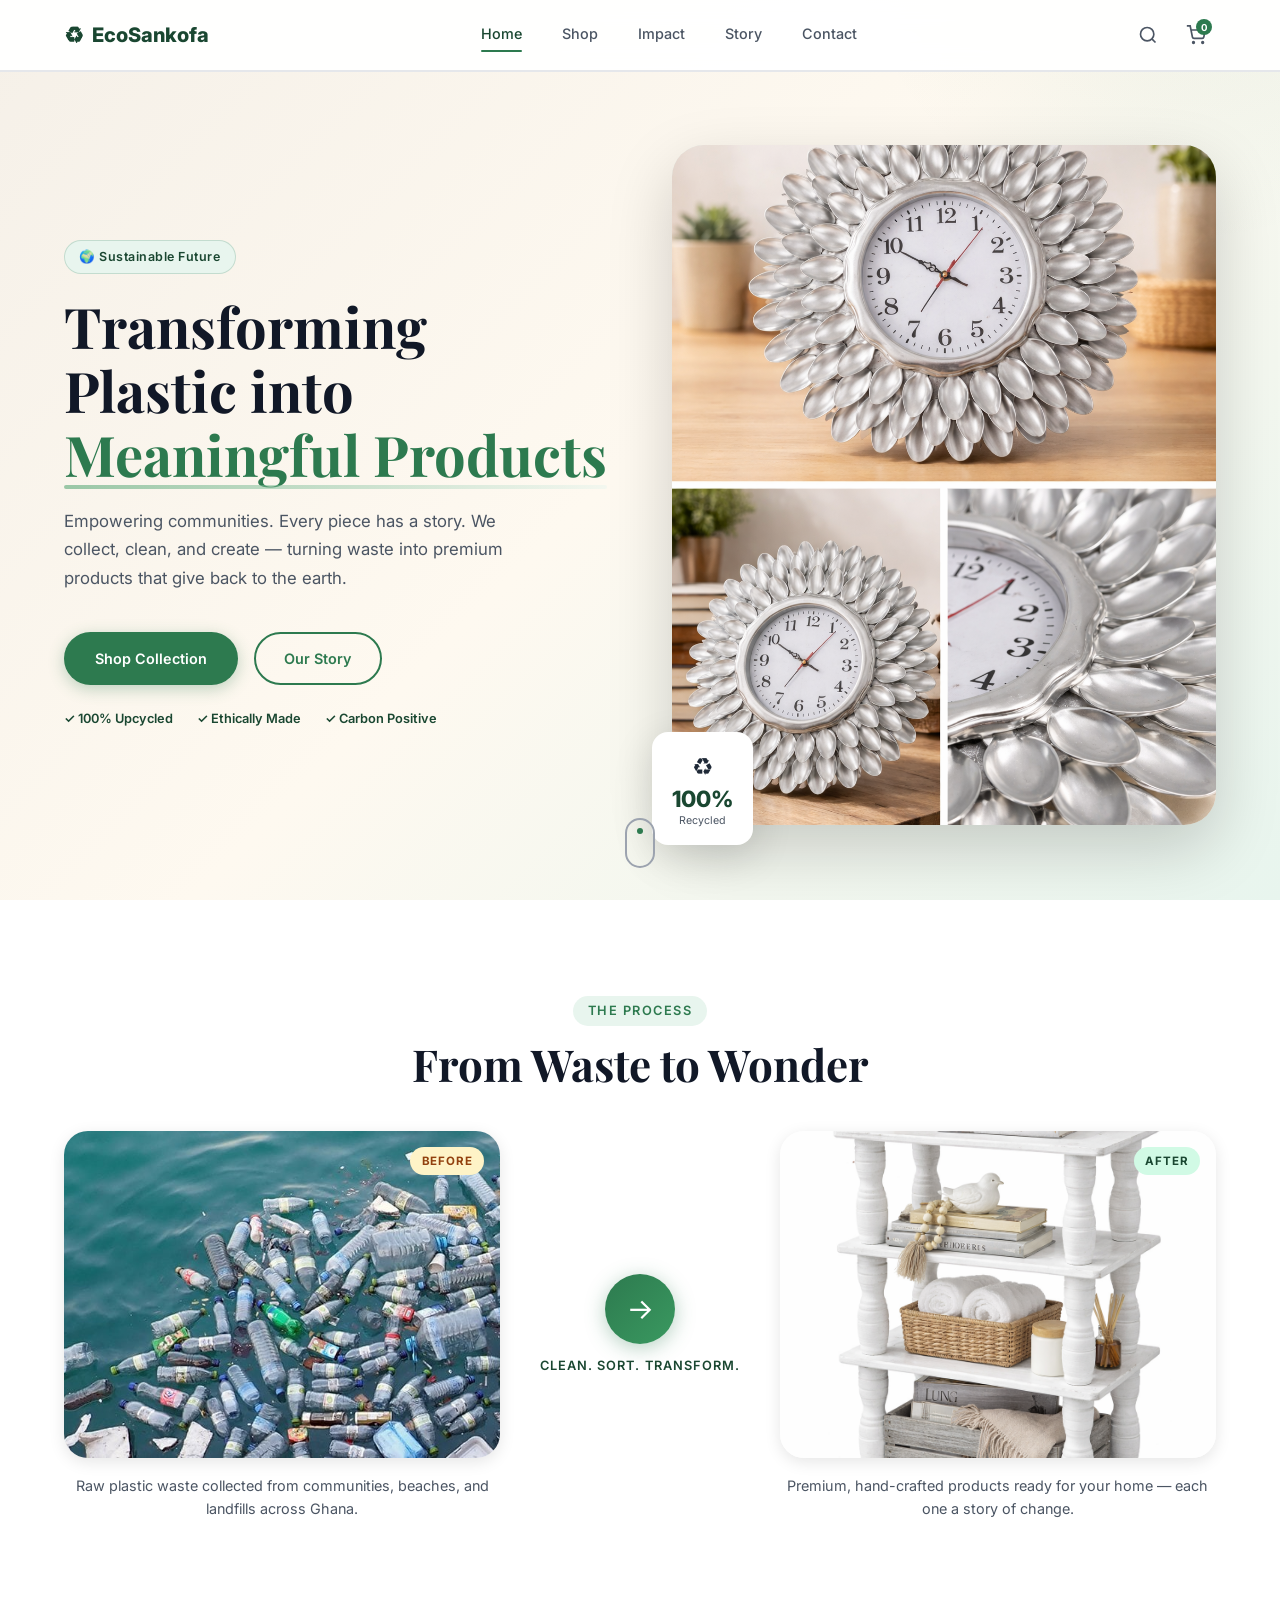
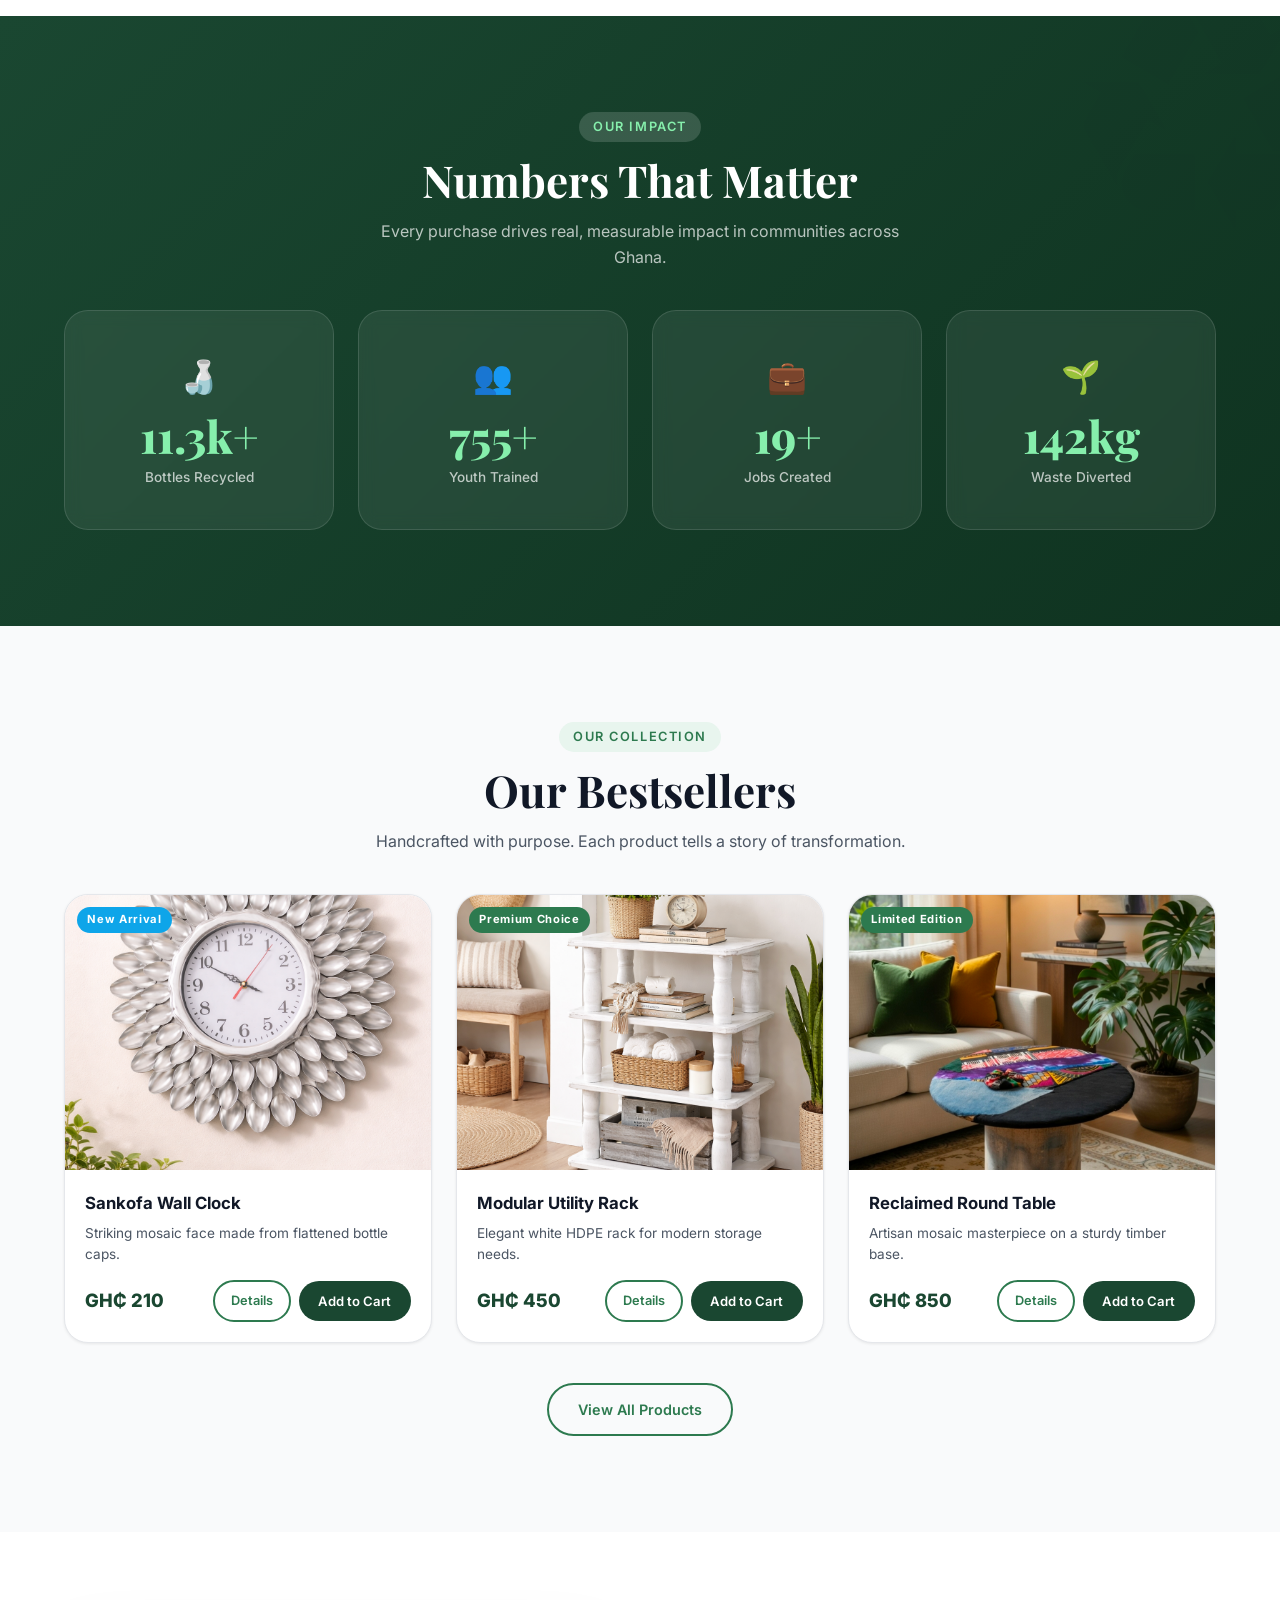
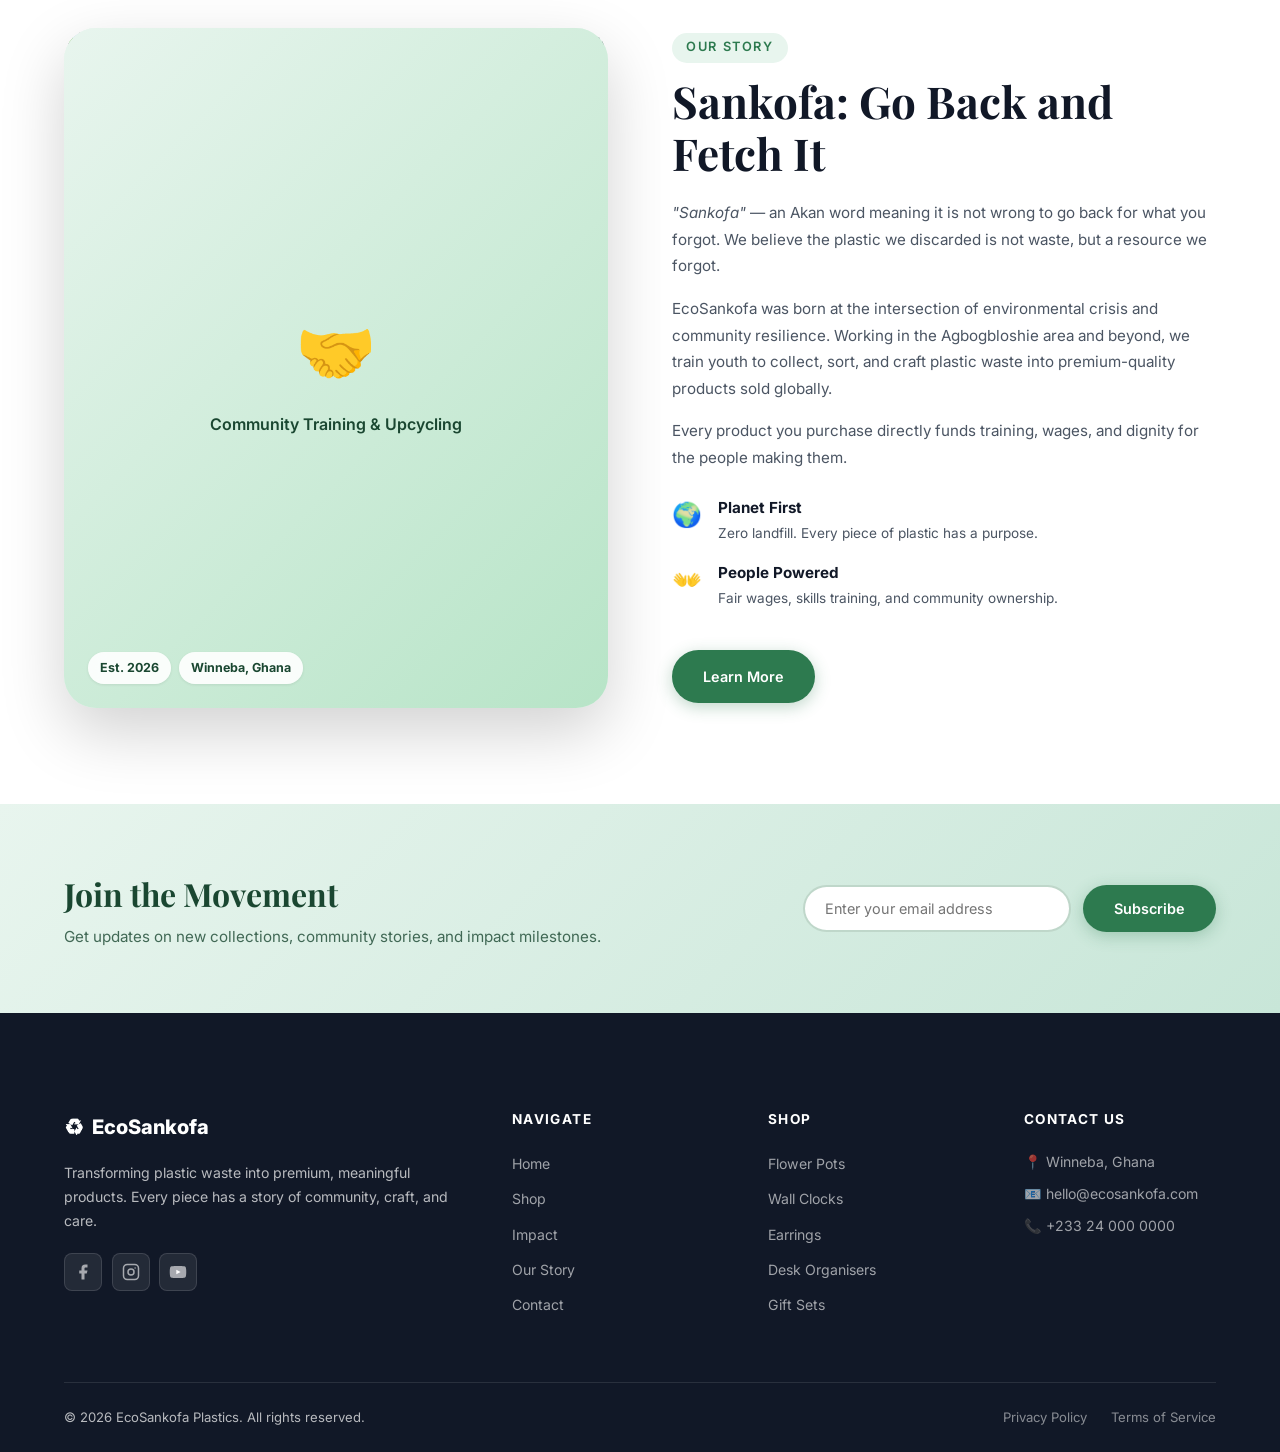
==== commit 2465951e: "Second commti" ====
--- a/pages/index.html
+++ b/pages/index.html
@@ -169,7 +169,7 @@
             <div class="after-card animate-on-scroll delay-2">
               <div class="ba-img-wrapper">
                 <img
-                  src="./assests/Desk_Organizer/main-bucket.png"
+                  src="./assests/rack/file_00000000528c71fdaf2aec26610a642e.png"
                   alt="Upcycled plastic product — a beautifully crafted lamp or accessory made from recycled plastic"
                   class="ba-img"
                   loading="lazy"
@@ -242,66 +242,12 @@
             </p>
           </div>
           <div class="products-grid">
-            <!-- Product 1: Flower Pot -->
+            <!-- Product 1: Wall Clock -->
             <article class="product-card animate-on-scroll">
               <div class="product-img-wrapper">
                 <img
-                  src=""
-                  alt="Upcycled plastic flower pot — a colourful, durable planting pot shaped from fused HDPE plastic bottles"
-                  class="product-img"
-                  loading="lazy"
-                />
-                <div class="product-img-placeholder">
-                  <span>🌸</span>
-                  <p>Eco Flower Pot</p>
-                </div>
-                <div class="product-badge">Bestseller</div>
-              </div>
-              <div class="product-info">
-                <h3 class="product-name">Eco Bloom Flower Pot</h3>
-                <p class="product-desc">
-                  Moulded from fused HDPE bottles. Weather-resistant, colourful,
-                  and 100% plastic waste.
-                </p>
-                <div class="product-footer">
-                  <span class="product-price">GH&#8373; 120</span>
-                  <div class="product-action-row">
-                    <a href="product.html?id=flower-pot" class="btn btn-details"
-                      >Details</a
-                    >
-                    <button
-                      class="btn btn-cart"
-                      onclick="addToCart(this)"
-                      data-name="Eco Bloom Flower Pot"
-                      data-price="120"
-                    >
-                      <svg
-                        xmlns="http://www.w3.org/2000/svg"
-                        width="16"
-                        height="16"
-                        fill="none"
-                        viewBox="0 0 24 24"
-                        stroke="currentColor"
-                        stroke-width="2"
-                      >
-                        <circle cx="9" cy="21" r="1" />
-                        <circle cx="20" cy="21" r="1" />
-                        <path
-                          d="M1 1h4l2.68 13.39a2 2 0 0 0 2 1.61h9.72a2 2 0 0 0 2-1.61L23 6H6"
-                        />
-                      </svg>
-                      Add to Cart
-                    </button>
-                  </div>
-                </div>
-              </div>
-            </article>
-            <!-- Product 2: Wall Clock -->
-            <article class="product-card animate-on-scroll delay-1">
-              <div class="product-img-wrapper">
-                <img
                   src="./assests/clock/main-clock.png"
-                  alt="Recycled plastic wall clock — a minimalist round clock face made from flattened plastic lids and bottle caps"
+                  alt="Sankofa Wall Clock"
                   class="product-img"
                   loading="lazy"
                   onload="this.nextElementSibling.style.display = 'none'"
@@ -315,8 +261,7 @@
               <div class="product-info">
                 <h3 class="product-name">Sankofa Wall Clock</h3>
                 <p class="product-desc">
-                  Flat-pressed bottle caps form a striking clock face.
-                  Functional art for any wall.
+                  Striking mosaic face made from flattened bottle caps.
                 </p>
                 <div class="product-footer">
                   <span class="product-price">GH&#8373; 210</span>
@@ -328,77 +273,85 @@
                       class="btn btn-cart"
                       onclick="addToCart(this)"
                       data-name="Sankofa Wall Clock"
-                      data-price="210"
                     >
-                      <svg
-                        xmlns="http://www.w3.org/2000/svg"
-                        width="16"
-                        height="16"
-                        fill="none"
-                        viewBox="0 0 24 24"
-                        stroke="currentColor"
-                        stroke-width="2"
-                      >
-                        <circle cx="9" cy="21" r="1" />
-                        <circle cx="20" cy="21" r="1" />
-                        <path
-                          d="M1 1h4l2.68 13.39a2 2 0 0 0 2 1.61h9.72a2 2 0 0 0 2-1.61L23 6H6"
-                        />
-                      </svg>
                       Add to Cart
                     </button>
                   </div>
                 </div>
               </div>
             </article>
-            <!-- Product 3: Mini Organizer -->
-            <article class="product-card animate-on-scroll delay-2">
+            <!-- Product 2: Utility Rack -->
+            <article class="product-card animate-on-scroll delay-1">
               <div class="product-img-wrapper">
                 <img
-                  src="./assests/Desk_Organizer/main-bucket.png"
-                  alt="Recycled plastic mini desk organizer — a compact pen and pencil holder crafted from melted and moulded PET bottles"
+                  src="./assests/rack/file_000000001d7471fdb7397483d98857a0.png"
+                  alt="Modular Utility Rack"
                   class="product-img"
                   loading="lazy"
                   onload="this.nextElementSibling.style.display = 'none'"
                 />
                 <div class="product-img-placeholder">
-                  <span>✏️</span>
-                  <p>Desk Organizer</p>
-                </div>
+                  <span>🔳</span>
+                  <p>Utility Rack</p>
+                </div>
+                <div class="product-badge">Premium Choice</div>
               </div>
               <div class="product-info">
-                <h3 class="product-name">Upcycled Desk Organizer</h3>
+                <h3 class="product-name">Modular Utility Rack</h3>
                 <p class="product-desc">
-                  Holds pens, pencils & scissors. Moulded from shredded PET —
-                  tidy desk, cleaner planet.
+                  Elegant white HDPE rack for modern storage needs.
                 </p>
                 <div class="product-footer">
-                  <span class="product-price">GH&#8373; 75</span>
+                  <span class="product-price">GH&#8373; 450</span>
                   <div class="product-action-row">
-                    <a href="product.html?id=organizer" class="btn btn-details"
+                    <a href="product.html?id=rack" class="btn btn-details"
                       >Details</a
                     >
                     <button
                       class="btn btn-cart"
                       onclick="addToCart(this)"
-                      data-name="Upcycled Desk Organizer"
-                      data-price="75"
+                      data-name="Modular Utility Rack"
                     >
-                      <svg
-                        xmlns="http://www.w3.org/2000/svg"
-                        width="16"
-                        height="16"
-                        fill="none"
-                        viewBox="0 0 24 24"
-                        stroke="currentColor"
-                        stroke-width="2"
-                      >
-                        <circle cx="9" cy="21" r="1" />
-                        <circle cx="20" cy="21" r="1" />
-                        <path
-                          d="M1 1h4l2.68 13.39a2 2 0 0 0 2 1.61h9.72a2 2 0 0 0 2-1.61L23 6H6"
-                        />
-                      </svg>
+                      Add to Cart
+                    </button>
+                  </div>
+                </div>
+              </div>
+            </article>
+            <!-- Product 3: Round Table -->
+            <article class="product-card animate-on-scroll delay-2">
+              <div class="product-img-wrapper">
+                <img
+                  src="./assests/round_table/main_image.jpg"
+                  alt="Reclaimed Round Table"
+                  class="product-img"
+                  loading="lazy"
+                  onload="this.nextElementSibling.style.display = 'none'"
+                />
+                <div class="product-img-placeholder">
+                  <span>⭕</span>
+                  <p>Round Table</p>
+                </div>
+                <div class="product-badge">Limited Edition</div>
+              </div>
+              <div class="product-info">
+                <h3 class="product-name">Reclaimed Round Table</h3>
+                <p class="product-desc">
+                  Artisan mosaic masterpiece on a sturdy timber base.
+                </p>
+                <div class="product-footer">
+                  <span class="product-price">GH&#8373; 850</span>
+                  <div class="product-action-row">
+                    <a
+                      href="product.html?id=round_table"
+                      class="btn btn-details"
+                      >Details</a
+                    >
+                    <button
+                      class="btn btn-cart"
+                      onclick="addToCart(this)"
+                      data-name="Reclaimed Round Table"
+                    >
                       Add to Cart
                     </button>
                   </div>
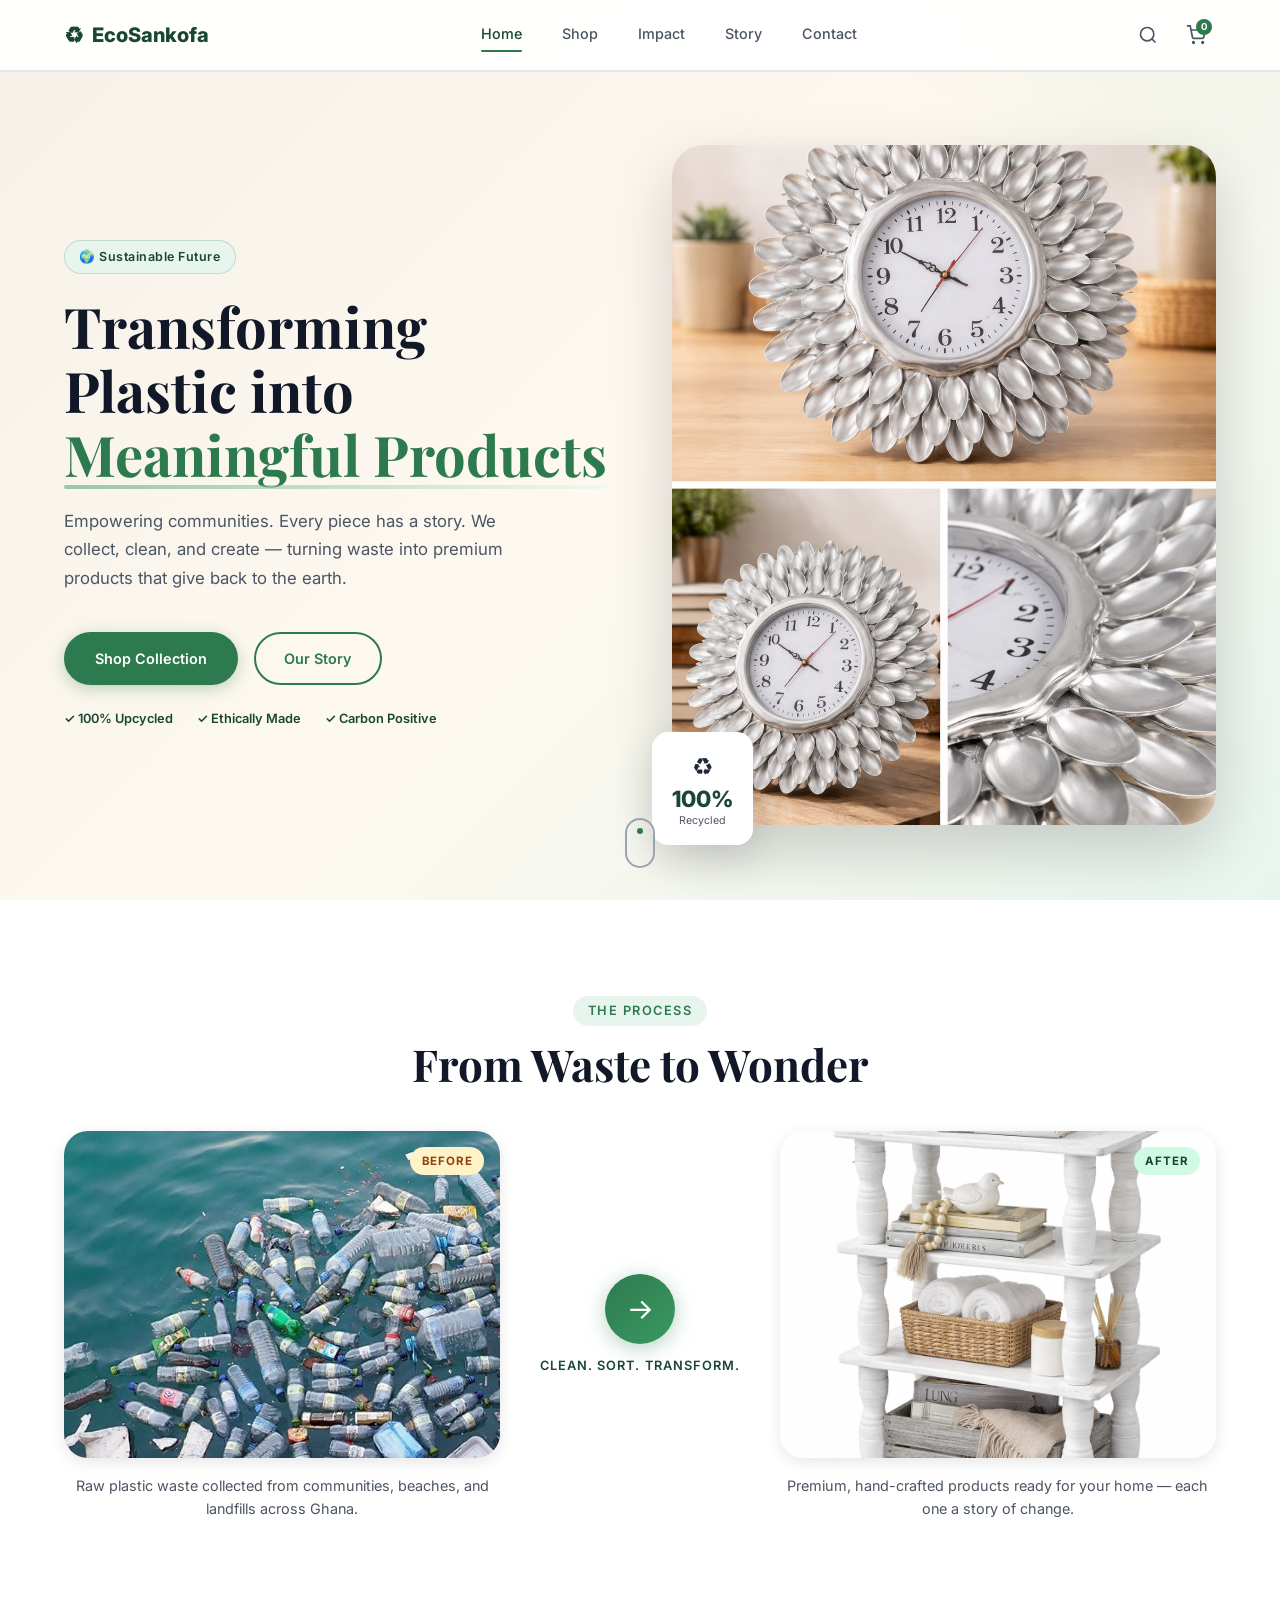
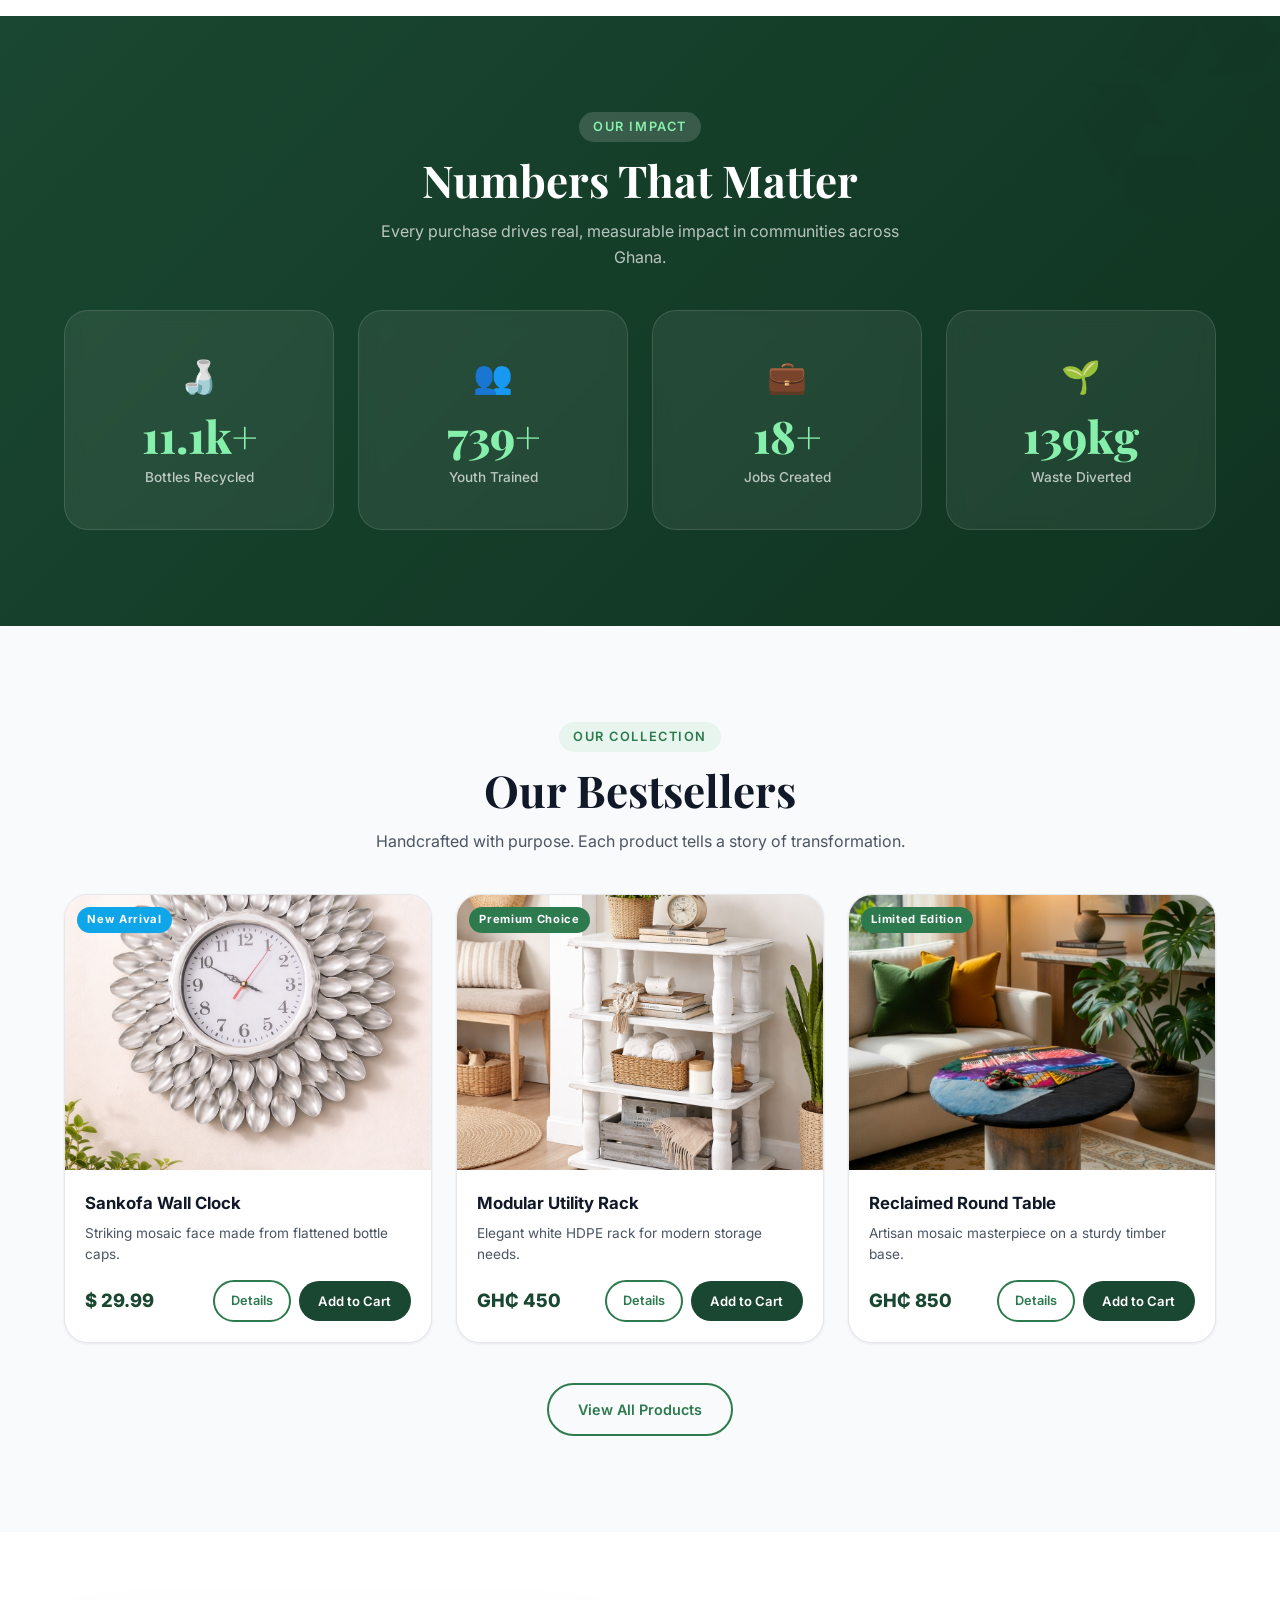
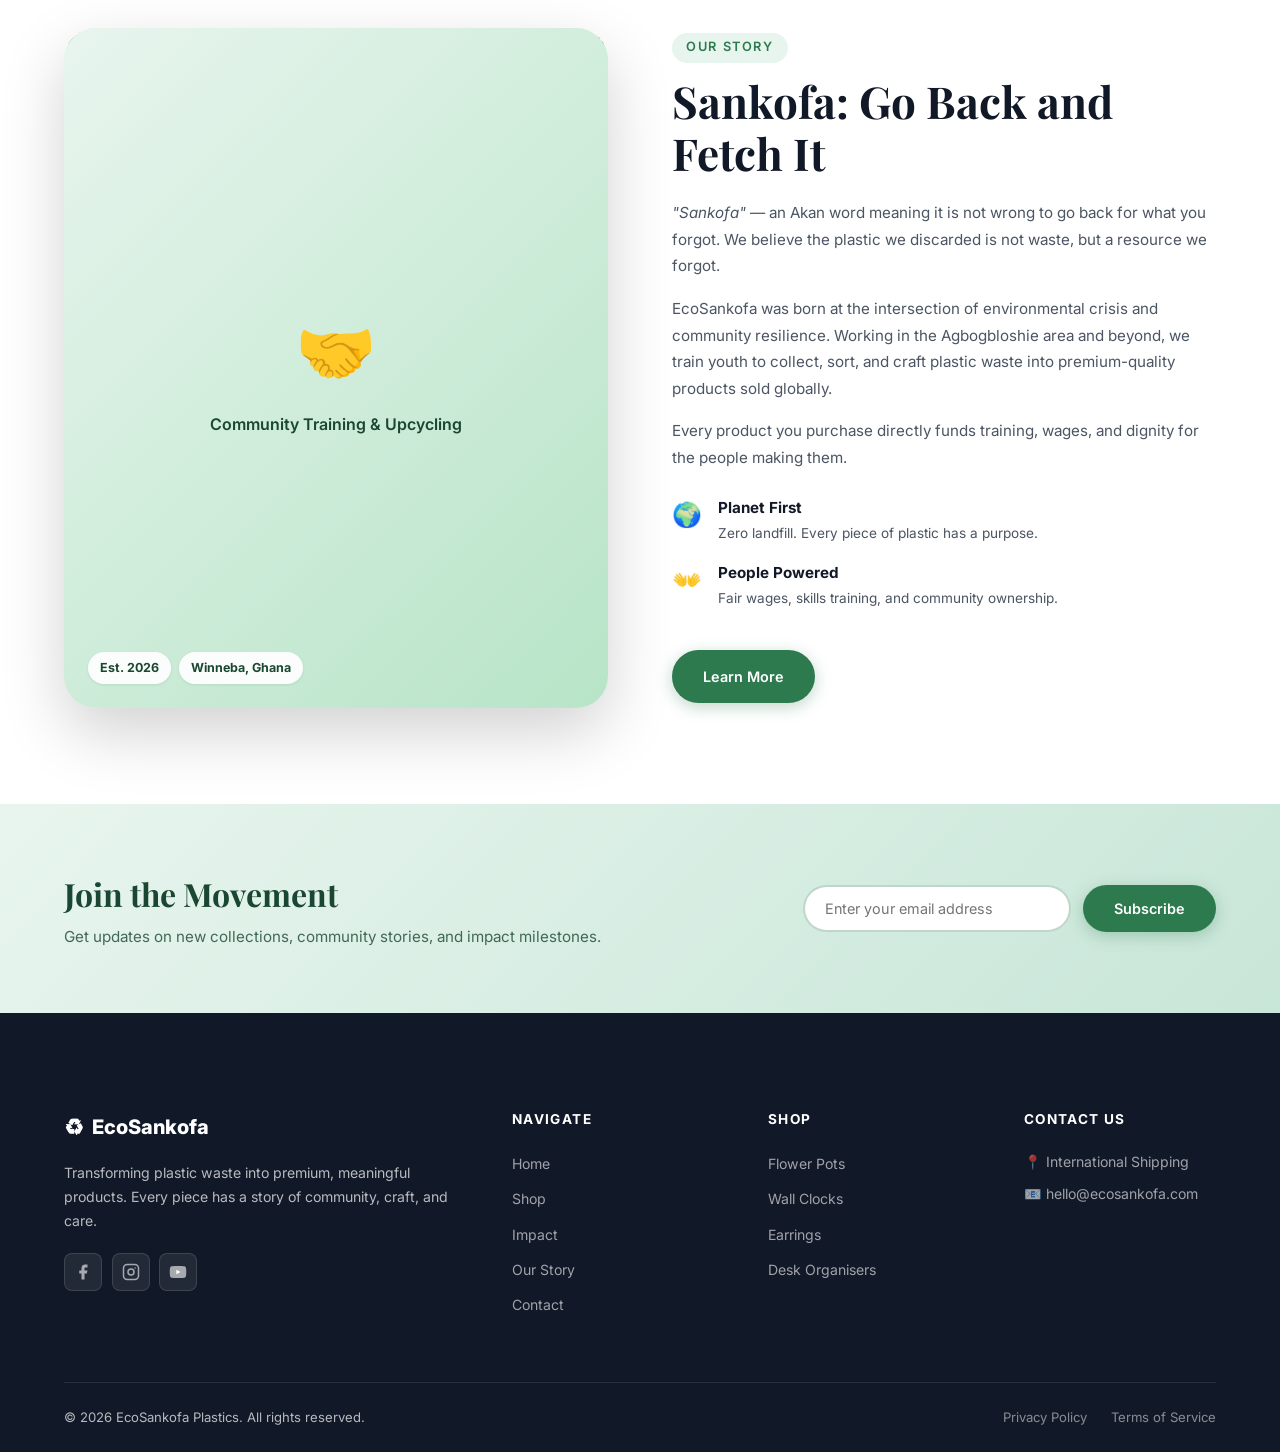
==== commit 6f2fc7c4: "Second commti" ====
--- a/pages/index.html
+++ b/pages/index.html
@@ -47,7 +47,7 @@
                 <line x1="21" y1="21" x2="16.65" y2="16.65" />
               </svg>
             </button>
-            <button class="icon-btn cart-btn" id="cart-btn" aria-label="Cart">
+            <a href="cart.html" class="icon-btn cart-btn" id="cart-btn" aria-label="Cart">
               <svg
                 xmlns="http://www.w3.org/2000/svg"
                 width="20"
@@ -64,7 +64,7 @@
                 />
               </svg>
               <span class="cart-badge" id="cart-badge">0</span>
-            </button>
+            </a>
             <button
               class="hamburger"
               id="hamburger"
@@ -264,7 +264,7 @@
                   Striking mosaic face made from flattened bottle caps.
                 </p>
                 <div class="product-footer">
-                  <span class="product-price">GH&#8373; 210</span>
+                  <div class="product-price">$ 29.99</div>
                   <div class="product-action-row">
                     <a href="product.html?id=clock" class="btn btn-details"
                       >Details</a
@@ -534,15 +534,13 @@
                 <li><a href="shop.html">Wall Clocks</a></li>
                 <li><a href="shop.html">Earrings</a></li>
                 <li><a href="shop.html">Desk Organisers</a></li>
-                <li><a href="shop.html">Gift Sets</a></li>
               </ul>
             </div>
             <div class="footer-col">
               <h4 class="footer-col-title">Contact Us</h4>
               <ul class="footer-links footer-contact">
-                <li>📍 Winneba, Ghana</li>
+                <li>📍 International Shipping</li>
                 <li>📧 hello@ecosankofa.com</li>
-                <li>📞 +233 24 000 0000</li>
               </ul>
             </div>
           </div>
--- a/pages/styles.css
+++ b/pages/styles.css
@@ -1310,8 +1310,117 @@
 .pd-related { padding: var(--space-2xl) 0; background: var(--clr-grey-50); }
 
 /* ====================================================
-   RESPONSIVE ADDITIONS (Shop & Product)
-   ==================================================== */
+   CART PAGE STYLES
+   ==================================================== */
+.cart-section { padding: var(--space-2xl) 0; background: var(--clr-white); min-height: 60vh; }
+.cart-grid { display: grid; grid-template-columns: 1.5fr 1fr; gap: var(--space-xl); align-items: flex-start; }
+
+.cart-items-list { display: flex; flex-direction: column; gap: 0.5rem; }
+.cart-item { 
+  display: grid; 
+  grid-template-columns: 100px 1fr auto auto; 
+  gap: var(--space-md); 
+  align-items: center; 
+  padding: var(--space-md) 0; 
+  border-bottom: 1px solid var(--clr-grey-200); 
+}
+.cart-item-img { width: 100px; height: 100px; border-radius: var(--radius-md); overflow: hidden; background: var(--clr-grey-100); position: relative; }
+.cart-item-info h3 { font-size: 1.05rem; color: var(--clr-grey-900); margin-bottom: 0.15rem; }
+.cart-item-cat { font-size: 0.72rem; color: var(--clr-green); font-weight: 700; text-transform: uppercase; letter-spacing: 0.05em; display: block; margin-bottom: 0.2rem; }
+.cart-item-price { font-size: 0.9rem; color: var(--clr-grey-600); font-weight: 600; }
+
+.qty-control { display: flex; align-items: center; background: var(--clr-grey-100); border-radius: var(--radius-full); padding: 0.2rem; gap: 0.6rem; border: 1px solid var(--clr-grey-200); }
+.qty-btn { width: 28px; height: 28px; border-radius: 50%; display: flex; align-items: center; justify-content: center; font-size: 1.1rem; transition: var(--transition-fast); background: white; box-shadow: var(--shadow-sm); }
+.qty-btn:hover { background: var(--clr-green-light); color: var(--clr-green-dark); }
+.qty-val { font-weight: 800; font-size: 0.9rem; min-width: 18px; text-align: center; }
+
+.remove-btn { color: var(--clr-grey-400); transition: var(--transition-fast); padding: 0.4rem; margin-left: 0.5rem; }
+.remove-btn:hover { color: #ef4444; transform: rotate(8deg) scale(1.1); }
+
+.cart-item-total { font-weight: 800; color: var(--clr-green-dark); font-size: 1.05rem; text-align: right; min-width: 90px; }
+
+/* Cart Summary */
+.cart-summary-card { background: var(--clr-grey-50); border: 1px solid var(--clr-grey-200); border-radius: var(--radius-lg); padding: var(--space-lg); position: sticky; top: 100px; box-shadow: var(--shadow-sm); }
+.summary-title { font-family: var(--font-display); font-size: 1.5rem; margin-bottom: 1.5rem; color: var(--clr-grey-900); }
+.summary-row { display: flex; justify-content: space-between; margin-bottom: 0.85rem; color: var(--clr-grey-600); font-weight: 500; font-size: 0.95rem; }
+.summary-row.total { border-top: 2px dashed var(--clr-grey-200); padding-top: 1.25rem; margin-top: 1.25rem; color: var(--clr-grey-900); font-weight: 800; font-size: 1.4rem; }
+
+.checkout-btn { width: 100%; justify-content: center; margin-top: 1rem; font-size: 1rem; }
+
+/* Empty Cart */
+.empty-cart { text-align: center; padding: 4rem 2rem; background: var(--clr-grey-50); border-radius: var(--radius-xl); border: 2px dashed var(--clr-grey-200); }
+.empty-cart-icon { font-size: 4rem; display: block; margin-bottom: 1.25rem; }
+.empty-cart h2 { font-family: var(--font-display); margin-bottom: 0.5rem; color: var(--clr-grey-900); }
+.empty-cart p { color: var(--clr-grey-600); margin-bottom: 1.5rem; }
+
+/* ====================================================
+   CHECKOUT MODAL STYLES
+   ==================================================== */
+.modal-overlay { 
+  position: fixed; inset: 0; background: rgba(0,0,0,0.7); backdrop-filter: blur(6px); 
+  display: flex; align-items: center; justify-content: center; z-index: 2000; 
+  opacity: 0; pointer-events: none; transition: var(--transition-base); padding: 1rem;
+}
+.modal-overlay.active { opacity: 1; pointer-events: auto; }
+
+.momo-modal-inlay { 
+  background: var(--clr-white); width: 100%; max-width: 420px; border-radius: var(--radius-xl); 
+  overflow: hidden; box-shadow: var(--shadow-xl); transform: scale(0.9) translateY(20px); transition: var(--transition-slow); 
+}
+.modal-overlay.active .momo-modal-inlay { transform: scale(1) translateY(0); }
+
+.momo-modal-header { padding: 1.25rem 1.5rem; display: flex; align-items: center; justify-content: space-between; border-bottom: 1px solid var(--clr-grey-100); }
+.close-modal { font-size: 1.5rem; font-weight: 800; cursor: pointer; color: var(--clr-grey-400); padding: 0.5rem; line-height: 1; transition: var(--transition-fast); }
+.close-modal:hover { color: var(--clr-grey-900); transform: scale(1.1); }
+
+.momo-modal-body { padding: 2rem; }
+.momo-modal-body h2 { font-size: 1.35rem; color: var(--clr-grey-900); margin-bottom: 0.4rem; font-weight: 800; }
+.momo-modal-body p { font-size: 0.88rem; color: var(--clr-grey-600); margin-bottom: 1.5rem; line-height: 1.5; }
+
+.momo-form { display: flex; flex-direction: column; gap: 1.25rem; }
+.form-group { display: flex; flex-direction: column; gap: 0.5rem; }
+.form-group label { font-size: 0.75rem; font-weight: 700; color: var(--clr-grey-800); text-transform: uppercase; letter-spacing: 0.05em; }
+.momo-input { 
+  padding: 0.85rem 1rem; border: 2px solid var(--clr-grey-200); border-radius: var(--radius-md); 
+  font-family: var(--font-body); font-size: 1.05rem; outline: none; transition: var(--transition-fast); 
+  background: var(--clr-grey-50);
+}
+.momo-input:focus { border-color: var(--clr-green); background: white; box-shadow: 0 0 0 4px var(--clr-green-light); }
+
+.momo-btn { 
+  font-weight: 800; padding: 1rem; border-radius: var(--radius-md); 
+  font-size: 1.05rem; transition: var(--transition-base); display: flex; align-items: center; justify-content: center; gap: 0.75rem; 
+}
+.momo-btn:hover { transform: translateY(-2px); }
+.momo-btn:disabled { opacity: 0.8; cursor: not-allowed; transform: none; box-shadow: none; }
+
+/* Success State */
+.payment-success { text-align: center; padding: 1.5rem 0.5rem; }
+.success-icon-wrap { 
+  width: 72px; height: 72px; background: #d1fae5; color: #059669; 
+  border-radius: 50%; display: flex; align-items: center; justify-content: center; margin: 0 auto 1.25rem; 
+  box-shadow: 0 0 0 10px #f0fdf4;
+}
+.order-ref { font-family: monospace; font-weight: 800; color: #065f46; background: #d1fae5; padding: 0.5rem 1rem; border-radius: var(--radius-full); margin: 1rem 0; display: inline-block; font-size: 0.85rem; }
+
+.spinner-small { width: 20px; height: 20px; border: 3px solid rgba(0,0,0,0.1); border-top-color: currentColor; border-radius: 50%; animation: spin-checkout 0.8s linear infinite; display: inline-block; }
+@keyframes spin-checkout { to { transform: rotate(360deg); } }
+
+/* Mobile Adaptations */
+@media (max-width: 900px) {
+  .cart-grid { grid-template-columns: 1fr; gap: var(--space-xl); }
+  .cart-summary-card { position: static; margin-top: 1rem; }
+}
+
+@media (max-width: 600px) {
+  .cart-item { grid-template-columns: 80px 1fr; grid-template-rows: auto auto auto; gap: 0.5rem 1rem; padding: 1.25rem 0; }
+  .cart-item-img { grid-row: span 3; width: 80px; height: 80px; }
+  .cart-item-actions { grid-row: 2; margin-top: 0.25rem; }
+  .cart-item-total { grid-row: 2; text-align: right; }
+  .qty-control { gap: 0.4rem; }
+  .qty-btn { width: 24px; height: 24px; font-size: 1rem; }
+}
+
 @media (max-width: 1100px) {
   .shop-grid { grid-template-columns: repeat(2, 1fr); }
 }
